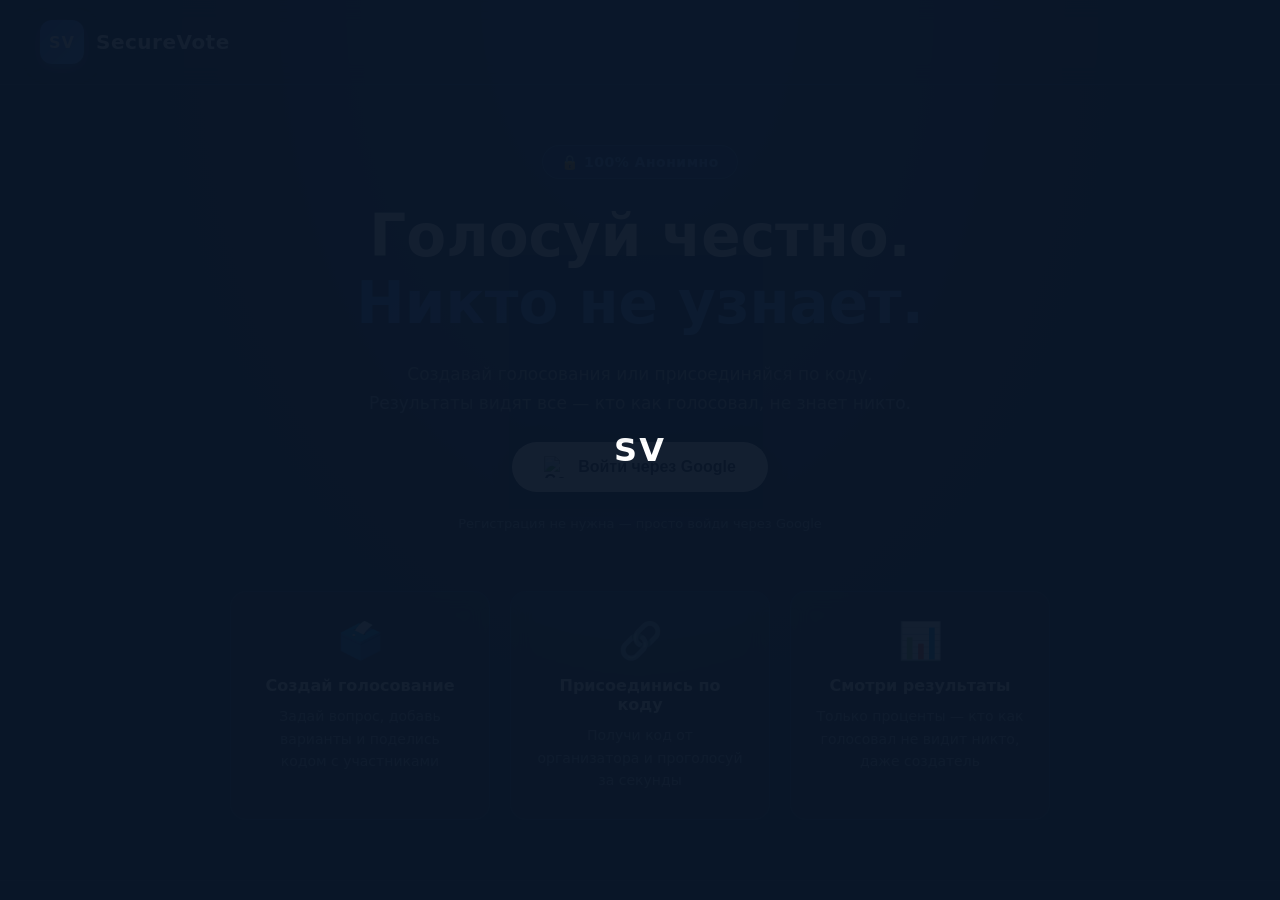
==== dashboard.html @ f1004c32 "fix: use dynamic API URL for Render" ====
<!DOCTYPE html>
<html lang="ru">
<head>
  <meta charset="UTF-8" />
  <meta name="viewport" content="width=device-width, initial-scale=1.0"/>
  <title>SV — Дашборд</title>
  <link rel="stylesheet" href="style.css" />
  <link rel="stylesheet" href="dashboard.css" />
  <style>
    #loader { position: fixed; inset: 0; background: #0a1628; display: flex; align-items: center; justify-content: center; z-index: 9999; }
    .loader-logo { color: white; font-size: 32px; font-weight: 900; letter-spacing: 2px; }
  </style>
</head>
<body>

  <div id="loader">
    <div class="loader-logo">SV</div>
  </div>

  <div class="page" id="mainContent" style="display:none">
    <header class="header">
      <div class="logo">
        <div class="logo-icon">SV</div>
        <span class="logo-text">SecureVote</span>
      </div>
      <div class="user-info">
        <img id="userPhoto" src="" alt="Фото" class="user-photo" style="display:none" />
        <span id="userName" class="user-name"></span>
        <button class="btn-logout" id="logoutBtn">Выйти</button>
      </div>
    </header>

    <main class="dashboard">
      <div class="dashboard-welcome">
        <h1>Привет, <span id="welcomeName" class="highlight"></span>! 👋</h1>
        <p>Что хочешь сделать?</p>
      </div>

      <div class="dashboard-cards">
        <div class="dash-card">
          <div class="dash-card-icon">🗳️</div>
          <h2>Создать голосование</h2>
          <p>Задай вопрос, добавь варианты ответов и пригласи участников по коду</p>
          <button class="btn-primary" onclick="showCreate()">Создать</button>
        </div>
        <div class="dash-card">
          <div class="dash-card-icon">🔗</div>
          <h2>Присоединиться</h2>
          <p>Введи код который тебе прислали и проголосуй анонимно</p>
          <button class="btn-secondary" onclick="showJoin()">Войти по коду</button>
        </div>
        <div class="dash-card">
          <div class="dash-card-icon">👁️</div>
          <h2>Наблюдатель</h2>
          <p>Следи за результатами голосования в реальном времени без права голоса</p>
          <button class="btn-secondary" onclick="showObserve()">Смотреть</button>
        </div>
      </div>

      <!-- ФОРМА СОЗДАНИЯ -->
      <div class="form-box" id="createForm" style="display:none">
        <h2>📝 Новое голосование</h2>
        <div class="form-group">
          <label>Вопрос</label>
          <input type="text" id="pollQuestion" placeholder="Например: Какой день для встречи?" maxlength="300" />
        </div>
        <div class="form-group">
          <label>Варианты ответов</label>
          <div id="optionsList"></div>
          <button class="btn-add" onclick="addOption()">+ Добавить вариант</button>
        </div>
        <div class="form-group">
          <label>Тип доступа</label>
          <select id="accessType" style="padding:12px; border-radius:10px; border:1px solid var(--card-border,#2a2a3a); background:rgba(255,255,255,0.05); color:inherit; width:100%;">
            <option value="open">🔓 Открытое — все у кого есть код</option>
            <option value="domain">📧 По домену email — только @компания.com</option>
          </select>
        </div>
        <div class="form-group" id="domainGroup" style="display:none">
          <label>Домен email</label>
          <input type="text" id="allowedDomain" placeholder="например: company.com" />
        </div>
        <div class="form-actions">
          <button class="btn-cancel" onclick="hideAll()">Отмена</button>
          <button class="btn-primary" id="createBtn" onclick="createPoll()">Создать голосование</button>
        </div>
      </div>

      <!-- ФОРМА ВХОДА ПО КОДУ -->
      <div class="form-box" id="joinForm" style="display:none">
        <h2>🔗 Войти по коду</h2>
        <div class="form-group">
          <label>Код голосования</label>
          <input type="text" id="joinCode" placeholder="Например: ABC123" maxlength="6"
            style="text-transform:uppercase; letter-spacing:4px; font-size:24px; text-align:center;" />
        </div>
        <div class="form-actions">
          <button class="btn-cancel" onclick="hideAll()">Отмена</button>
          <button class="btn-primary" onclick="joinPoll()">Войти</button>
        </div>
      </div>

      <!-- ФОРМА НАБЛЮДАТЕЛЯ -->
      <div class="form-box" id="observeForm" style="display:none">
        <h2>👁️ Режим наблюдателя</h2>
        <p style="color:var(--gray-muted);font-size:14px;margin-bottom:16px;">
          Ты сможешь видеть результаты в реальном времени, но не сможешь голосовать.
        </p>
        <div class="form-group">
          <label>Код голосования</label>
          <input type="text" id="observeCode" placeholder="Например: ABC123" maxlength="6"
            style="text-transform:uppercase; letter-spacing:4px; font-size:24px; text-align:center;" />
        </div>
        <div class="form-actions">
          <button class="btn-cancel" onclick="hideAll()">Отмена</button>
          <button class="btn-primary" onclick="observePoll()">Смотреть результаты</button>
        </div>
      </div>

      <!-- МОИ ГОЛОСОВАНИЯ -->
      <div class="my-polls">
        <h2>Мои голосования</h2>
        <div class="tabs">
          <button class="tab active" id="tabActive" onclick="switchTab('active')">🟢 Активные</button>
          <button class="tab" id="tabClosed" onclick="switchTab('closed')">🔒 Архив</button>
        </div>
        <div id="pollsList" class="polls-list">
          <p class="empty-text">Загружаем...</p>
        </div>
      </div>
    </main>
  </div>

  <script>
    const API = window.location.origin + '/api';
    let currentUser = null;
    let allPolls = [];
    let currentTab = 'active';

    async function init() {
      try {
        const res = await fetch(`${API}/auth/me`, { credentials: 'include' });
        if (!res.ok) { window.location.replace('/'); return; }
        currentUser = await res.json();

        document.getElementById('loader').style.display = 'none';
        document.getElementById('mainContent').style.display = 'block';

        document.getElementById('userName').textContent = currentUser.name || currentUser.email;
        document.getElementById('welcomeName').textContent = (currentUser.name || '').split(' ')[0] || 'друг';

        if (currentUser.avatar) {
          const photo = document.getElementById('userPhoto');
          photo.src = currentUser.avatar;
          photo.style.display = 'block';
        }

        addOptionInput(0);
        addOptionInput(1);
        loadPolls();
      } catch (e) {
        window.location.replace('/');
      }
    }

    document.getElementById('logoutBtn').addEventListener('click', async () => {
      await fetch(`${API}/auth/logout`, { credentials: 'include' });
      window.location.replace('/');
    });

    document.getElementById('accessType').addEventListener('change', function() {
      document.getElementById('domainGroup').style.display = this.value === 'domain' ? 'block' : 'none';
    });

    async function createPoll() {
      const question = document.getElementById('pollQuestion').value.trim();
      const inputs = document.querySelectorAll('.option-input');
      const options = Array.from(inputs).map(i => i.value.trim()).filter(v => v);

      if (!question) { alert('Введи вопрос!'); return; }
      if (options.length < 2) { alert('Добавь минимум 2 варианта!'); return; }
      if (options.length > 10) { alert('Максимум 10 вариантов!'); return; }

      const btn = document.getElementById('createBtn');
      btn.disabled = true;
      btn.textContent = 'Создаём...';

      try {
        const res = await fetch(`${API}/polls/create`, {
          method: 'POST',
          credentials: 'include',
          headers: { 'Content-Type': 'application/json' },
          body: JSON.stringify({
            question,
            options,
            access_type: document.getElementById('accessType').value,
            allowed_domain: document.getElementById('allowedDomain').value.trim() || null,
          }),
        });

        const data = await res.json();
        if (data.success) {
          alert(`✅ Голосование создано!\nКод: ${data.code}\nПоделись этим кодом с участниками!`);
          hideAll();
          loadPolls();
        } else {
          alert('❌ ' + (data.error || 'Ошибка'));
        }
      } catch (e) {
        alert('❌ Ошибка сети');
      } finally {
        btn.disabled = false;
        btn.textContent = 'Создать голосование';
      }
    }

    async function joinPoll() {
      const code = document.getElementById('joinCode').value.trim().toUpperCase();
      if (code.length !== 6) { alert('Введи 6-значный код!'); return; }
      try {
        const res = await fetch(`${API}/polls/join/${code}`, { credentials: 'include' });
        const data = await res.json();
        if (data.id) {
          window.location.href = `/vote.html?id=${data.id}`;
        } else {
          alert('❌ ' + (data.error || 'Голосование не найдено'));
        }
      } catch (e) { alert('❌ Ошибка сети'); }
    }

    async function observePoll() {
      const code = document.getElementById('observeCode').value.trim().toUpperCase();
      if (code.length !== 6) { alert('Введи 6-значный код!'); return; }
      try {
        const res = await fetch(`${API}/polls/join/${code}`, { credentials: 'include' });
        const data = await res.json();
        if (data.id) {
          window.location.href = `/vote.html?id=${data.id}&mode=observe`;
        } else {
          alert('❌ ' + (data.error || 'Голосование не найдено'));
        }
      } catch (e) { alert('❌ Ошибка сети'); }
    }

    async function loadPolls() {
      try {
        const res = await fetch(`${API}/polls/my`, { credentials: 'include' });
        allPolls = await res.json();
        renderPolls();
      } catch (e) {
        document.getElementById('pollsList').innerHTML = '<p class="empty-text">Ошибка загрузки</p>';
      }
    }

    function renderPolls() {
      const list = document.getElementById('pollsList');
      document.getElementById('tabActive').classList.toggle('active', currentTab === 'active');
      document.getElementById('tabClosed').classList.toggle('active', currentTab === 'closed');

      const filtered = allPolls.filter(p => currentTab === 'active' ? !p.closed : p.closed);

      if (filtered.length === 0) {
        list.innerHTML = `<p class="empty-text">${currentTab === 'active' ? 'Нет активных голосований' : 'Архив пуст'}</p>`;
        return;
      }

      list.innerHTML = '';
      filtered.forEach(poll => {
        const div = document.createElement('div');
        div.className = 'poll-item';
        div.innerHTML = `
          <div class="poll-item-info">
            <span class="poll-code">${poll.code}</span>
            <span class="poll-question">${escapeHtml(poll.question)}</span>
            <span class="poll-votes">${poll.total_votes} голосов</span>
            <span class="poll-status ${poll.closed ? 'closed' : 'active'}">${poll.closed ? 'Закрыто' : 'Активно'}</span>
          </div>
          <div class="poll-item-actions">
            <button class="btn-view" onclick="window.location.href='/vote.html?id=${poll.id}'">Смотреть</button>
            <button class="btn-csv" onclick="exportCSV(${poll.id})">📥 CSV</button>
            <button class="btn-delete" onclick="deletePoll(${poll.id}, '${escapeHtml(poll.question)}')">🗑️</button>
          </div>
        `;
        list.appendChild(div);
      });
    }

    async function deletePoll(pollId, question) {
      if (!confirm(`Удалить голосование?\n"${question}"\n\nЭто действие нельзя отменить!`)) return;
      try {
        const res = await fetch(`${API}/polls/${pollId}/delete`, { method: 'DELETE', credentials: 'include' });
        const data = await res.json();
        if (data.success) { allPolls = allPolls.filter(p => p.id !== pollId); renderPolls(); }
        else { alert('❌ ' + (data.error || 'Ошибка')); }
      } catch (e) { alert('❌ Ошибка сети'); }
    }

    function exportCSV(pollId) {
      const poll = allPolls.find(p => p.id === pollId);
      if (!poll) return;
      const total = poll.total_votes || 0;
      let csv = 'Вариант,Голоса,Процент\n';
      poll.options.forEach(opt => {
        const percent = total > 0 ? Math.round((opt.vote_count / total) * 100) : 0;
        csv += `"${opt.text.replace(/"/g, '""')}",${opt.vote_count},${percent}%\n`;
      });
      csv += `\nВсего голосов,${total}\nВопрос,"${poll.question.replace(/"/g, '""')}"\nКод,${poll.code}\n`;
      const blob = new Blob(['\uFEFF' + csv], { type: 'text/csv;charset=utf-8;' });
      const url = URL.createObjectURL(blob);
      const a = document.createElement('a');
      a.href = url; a.download = `sv_results_${poll.code}.csv`; a.click();
      URL.revokeObjectURL(url);
    }

    function switchTab(tab) { currentTab = tab; renderPolls(); }

    function addOptionInput(index) {
      const list = document.getElementById('optionsList');
      const input = document.createElement('input');
      input.type = 'text'; input.className = 'option-input';
      input.placeholder = `Вариант ${index + 1}`; input.maxLength = 200;
      list.appendChild(input);
    }

    function addOption() {
      const count = document.querySelectorAll('.option-input').length;
      if (count >= 10) { alert('Максимум 10 вариантов!'); return; }
      addOptionInput(count);
    }

    function showCreate() {
      document.getElementById('createForm').style.display = 'block';
      document.getElementById('joinForm').style.display = 'none';
      document.getElementById('observeForm').style.display = 'none';
      document.getElementById('createForm').scrollIntoView({ behavior: 'smooth' });
    }

    function showJoin() {
      document.getElementById('joinForm').style.display = 'block';
      document.getElementById('createForm').style.display = 'none';
      document.getElementById('observeForm').style.display = 'none';
      document.getElementById('joinForm').scrollIntoView({ behavior: 'smooth' });
    }

    function showObserve() {
      document.getElementById('observeForm').style.display = 'block';
      document.getElementById('createForm').style.display = 'none';
      document.getElementById('joinForm').style.display = 'none';
      document.getElementById('observeForm').scrollIntoView({ behavior: 'smooth' });
    }

    function hideAll() {
      document.getElementById('createForm').style.display = 'none';
      document.getElementById('joinForm').style.display = 'none';
      document.getElementById('observeForm').style.display = 'none';
    }

    function escapeHtml(str) {
      return String(str).replace(/&/g,'&amp;').replace(/</g,'&lt;').replace(/>/g,'&gt;').replace(/"/g,'&quot;');
    }

    init();
  </script>
</body>
</html>
---- style.css ----
/* === RESET & BASE === */
* {
  margin: 0;
  padding: 0;
  box-sizing: border-box;
}

:root {
  --blue-dark:    #0a1628;
  --blue-main:    #1a3a6e;
  --blue-bright:  #2562e6;
  --blue-light:   #3b82f6;
  --blue-glow:    #60a5fa;
  --white:        #ffffff;
  --gray-light:   #e2e8f0;
  --gray-muted:   #94a3b8;
  --card-bg:      rgba(255,255,255,0.05);
  --card-border:  rgba(96,165,250,0.2);
}

body {
  font-family: 'Segoe UI', system-ui, -apple-system, sans-serif;
  background: var(--blue-dark);
  color: var(--white);
  min-height: 100vh;
}

.page {
  min-height: 100vh;
  display: flex;
  flex-direction: column;
  background: radial-gradient(ellipse at top, #1a3a6e 0%, #0a1628 60%);
}

/* === HEADER === */
.header {
  padding: 20px 40px;
  display: flex;
  align-items: center;
  border-bottom: 1px solid var(--card-border);
  backdrop-filter: blur(10px);
}

.logo {
  display: flex;
  align-items: center;
  gap: 12px;
}

.logo-icon {
  width: 44px;
  height: 44px;
  background: linear-gradient(135deg, var(--blue-bright), var(--blue-glow));
  border-radius: 12px;
  display: flex;
  align-items: center;
  justify-content: center;
  font-weight: 900;
  font-size: 16px;
  letter-spacing: 1px;
  box-shadow: 0 4px 15px rgba(37,99,235,0.5);
}

.logo-text {
  font-size: 20px;
  font-weight: 700;
  color: var(--white);
  letter-spacing: 0.5px;
}

/* === HERO === */
.hero {
  flex: 1;
  display: flex;
  flex-direction: column;
  align-items: center;
  justify-content: center;
  padding: 60px 20px;
  gap: 60px;
}

.hero-content {
  text-align: center;
  max-width: 620px;
  display: flex;
  flex-direction: column;
  align-items: center;
  gap: 24px;
}

.badge {
  display: inline-flex;
  align-items: center;
  gap: 8px;
  background: rgba(37,99,235,0.2);
  border: 1px solid rgba(96,165,250,0.4);
  color: var(--blue-glow);
  padding: 8px 18px;
  border-radius: 50px;
  font-size: 14px;
  font-weight: 600;
  letter-spacing: 0.5px;
}

.hero-title {
  font-size: clamp(36px, 6vw, 58px);
  font-weight: 800;
  line-height: 1.15;
  color: var(--white);
}

.highlight {
  background: linear-gradient(135deg, var(--blue-light), var(--blue-glow));
  -webkit-background-clip: text;
  -webkit-text-fill-color: transparent;
  background-clip: text;
}

.hero-subtitle {
  font-size: 17px;
  color: var(--gray-muted);
  line-height: 1.7;
}

/* === GOOGLE BUTTON === */
.btn-google {
  display: flex;
  align-items: center;
  justify-content: center;
  gap: 12px;
  background: var(--white);
  color: #1e293b;
  border: none;
  padding: 14px 32px;
  border-radius: 50px;
  font-size: 16px;
  font-weight: 600;
  cursor: pointer;
  transition: all 0.2s ease;
  box-shadow: 0 4px 20px rgba(0,0,0,0.3);
  text-decoration: none;
}

.btn-google:hover {
  transform: translateY(-2px);
  box-shadow: 0 8px 30px rgba(37,99,235,0.4);
}

.btn-google:active {
  transform: translateY(0);
}

.google-icon {
  width: 22px;
  height: 22px;
}

.login-note {
  font-size: 13px;
  color: var(--gray-muted);
}

/* === FEATURE CARDS === */
.features {
  display: flex;
  gap: 20px;
  flex-wrap: wrap;
  justify-content: center;
  max-width: 900px;
}

.feature-card {
  background: var(--card-bg);
  border: 1px solid var(--card-border);
  border-radius: 16px;
  padding: 28px 24px;
  width: 260px;
  text-align: center;
  backdrop-filter: blur(10px);
  transition: all 0.3s ease;
}

.feature-card:hover {
  border-color: var(--blue-light);
  transform: translateY(-4px);
  box-shadow: 0 8px 30px rgba(37,99,235,0.2);
}

.feature-icon {
  font-size: 36px;
  margin-bottom: 14px;
}

.feature-card h3 {
  font-size: 16px;
  font-weight: 700;
  margin-bottom: 10px;
  color: var(--white);
}

.feature-card p {
  font-size: 14px;
  color: var(--gray-muted);
  line-height: 1.6;
}

/* === FOOTER === */
.footer {
  text-align: center;
  padding: 20px;
  color: var(--gray-muted);
  font-size: 13px;
  border-top: 1px solid var(--card-border);
}
---- dashboard.css ----
/* === HEADER USER INFO === */
.header {
  justify-content: space-between;
}

.user-info {
  display: flex;
  align-items: center;
  gap: 12px;
}

.user-photo {
  width: 36px;
  height: 36px;
  border-radius: 50%;
  border: 2px solid var(--blue-light);
}

.user-name {
  font-size: 14px;
  color: var(--gray-light);
}

.btn-logout {
  background: transparent;
  border: 1px solid var(--card-border);
  color: var(--gray-muted);
  padding: 6px 14px;
  border-radius: 20px;
  cursor: pointer;
  font-size: 13px;
  transition: all 0.2s;
}

.btn-logout:hover {
  border-color: var(--blue-light);
  color: var(--white);
}

/* === DASHBOARD === */
.dashboard {
  flex: 1;
  padding: 40px 20px;
  max-width: 900px;
  margin: 0 auto;
  width: 100%;
  display: flex;
  flex-direction: column;
  gap: 40px;
}

.dashboard-welcome {
  text-align: center;
}

.dashboard-welcome h1 {
  font-size: 32px;
  font-weight: 800;
  margin-bottom: 8px;
}

.dashboard-welcome p {
  color: var(--gray-muted);
  font-size: 16px;
}

/* === DASHBOARD CARDS === */
.dashboard-cards {
  display: flex;
  gap: 20px;
  justify-content: center;
  flex-wrap: wrap;
}

.dash-card {
  background: var(--card-bg);
  border: 1px solid var(--card-border);
  border-radius: 20px;
  padding: 36px 30px;
  width: 300px;
  text-align: center;
  display: flex;
  flex-direction: column;
  gap: 14px;
  backdrop-filter: blur(10px);
  transition: all 0.3s;
}

.dash-card:hover {
  border-color: var(--blue-light);
  transform: translateY(-4px);
  box-shadow: 0 8px 30px rgba(37,99,235,0.2);
}

.dash-card-icon {
  font-size: 48px;
}

.dash-card h2 {
  font-size: 20px;
  font-weight: 700;
}

.dash-card p {
  font-size: 14px;
  color: var(--gray-muted);
  line-height: 1.6;
}

/* === BUTTONS === */
.btn-primary {
  background: linear-gradient(135deg, var(--blue-bright), var(--blue-light));
  color: white;
  border: none;
  padding: 12px 24px;
  border-radius: 50px;
  font-size: 15px;
  font-weight: 600;
  cursor: pointer;
  transition: all 0.2s;
}

.btn-primary:hover {
  transform: translateY(-2px);
  box-shadow: 0 6px 20px rgba(37,99,235,0.4);
}

.btn-secondary {
  background: transparent;
  color: var(--blue-light);
  border: 2px solid var(--blue-light);
  padding: 12px 24px;
  border-radius: 50px;
  font-size: 15px;
  font-weight: 600;
  cursor: pointer;
  transition: all 0.2s;
}

.btn-secondary:hover {
  background: rgba(59,130,246,0.1);
  transform: translateY(-2px);
}

.btn-cancel {
  background: transparent;
  color: var(--gray-muted);
  border: 1px solid var(--card-border);
  padding: 12px 24px;
  border-radius: 50px;
  font-size: 15px;
  cursor: pointer;
  transition: all 0.2s;
}

.btn-cancel:hover {
  color: var(--white);
  border-color: var(--gray-muted);
}

.btn-add {
  background: transparent;
  color: var(--blue-glow);
  border: 1px dashed var(--blue-glow);
  padding: 10px 20px;
  border-radius: 10px;
  font-size: 14px;
  cursor: pointer;
  width: 100%;
  transition: all 0.2s;
  margin-top: 8px;
}

.btn-add:hover {
  background: rgba(96,165,250,0.1);
}

/* === FORMS === */
.form-box {
  background: var(--card-bg);
  border: 1px solid var(--card-border);
  border-radius: 20px;
  padding: 36px;
  backdrop-filter: blur(10px);
}

.form-box h2 {
  font-size: 22px;
  font-weight: 700;
  margin-bottom: 24px;
}

.form-group {
  display: flex;
  flex-direction: column;
  gap: 10px;
  margin-bottom: 20px;
}

.form-group label {
  font-size: 14px;
  color: var(--gray-muted);
  font-weight: 600;
  text-transform: uppercase;
  letter-spacing: 0.5px;
}

.form-group input,
.option-input {
  background: rgba(255,255,255,0.05);
  border: 1px solid var(--card-border);
  color: var(--white);
  padding: 12px 16px;
  border-radius: 10px;
  font-size: 15px;
  outline: none;
  transition: border-color 0.2s;
  width: 100%;
  margin-bottom: 8px;
}

.form-group input:focus,
.option-input:focus {
  border-color: var(--blue-light);
}

.form-group input::placeholder,
.option-input::placeholder {
  color: var(--gray-muted);
}

.form-actions {
  display: flex;
  gap: 12px;
  justify-content: flex-end;
  margin-top: 10px;
}

/* === MY POLLS === */
.my-polls h2 {
  font-size: 20px;
  font-weight: 700;
  margin-bottom: 16px;
}

.polls-list {
  display: flex;
  flex-direction: column;
  gap: 12px;
}

.empty-text {
  color: var(--gray-muted);
  text-align: center;
  padding: 30px;
}

.poll-item {
  background: var(--card-bg);
  border: 1px solid var(--card-border);
  border-radius: 14px;
  padding: 16px 20px;
  display: flex;
  align-items: center;
  justify-content: space-between;
  gap: 16px;
  transition: all 0.2s;
}

.poll-item:hover {
  border-color: var(--blue-light);
}

.poll-item-info {
  display: flex;
  align-items: center;
  gap: 16px;
  flex-wrap: wrap;
}

.poll-code {
  background: rgba(37,99,235,0.2);
  color: var(--blue-glow);
  padding: 4px 12px;
  border-radius: 20px;
  font-size: 13px;
  font-weight: 700;
  letter-spacing: 2px;
}

.poll-question {
  font-size: 15px;
  color: var(--white);
}

.poll-votes {
  font-size: 13px;
  color: var(--gray-muted);
}

.btn-view {
  background: transparent;
  border: 1px solid var(--blue-light);
  color: var(--blue-light);
  padding: 8px 18px;
  border-radius: 20px;
  font-size: 13px;
  cursor: pointer;
  white-space: nowrap;
  transition: all 0.2s;
}

.btn-view:hover {
  background: rgba(59,130,246,0.1);
}

/* === POLL STATUS === */
.poll-status {
  font-size: 12px;
  font-weight: 600;
  padding: 3px 10px;
  border-radius: 20px;
}

.status-open {
  background: rgba(34,197,94,0.15);
  color: #4ade80;
}

.status-closed {
  background: rgba(239,68,68,0.15);
  color: #f87171;
}

.poll-actions {
  display: flex;
  gap: 8px;
  align-items: center;
}

.btn-close-poll {
  background: transparent;
  border: 1px solid rgba(239,68,68,0.4);
  color: #f87171;
  padding: 7px 14px;
  border-radius: 20px;
  font-size: 13px;
  cursor: pointer;
  white-space: nowrap;
  transition: all 0.2s;
}

.btn-close-poll:hover {
  background: rgba(239,68,68,0.1);
}

.btn-delete {
  background: transparent;
  border: 1px solid var(--card-border);
  color: var(--gray-muted);
  padding: 7px 10px;
  border-radius: 20px;
  font-size: 14px;
  cursor: pointer;
  transition: all 0.2s;
}

.btn-delete:hover {
  border-color: #f87171;
  color: #f87171;
}

/* === ВКЛАДКИ === */
.tabs {
  display: flex;
  gap: 8px;
  margin-bottom: 16px;
}

.tab {
  background: transparent;
  border: 1px solid var(--card-border);
  color: var(--gray-muted);
  padding: 8px 20px;
  border-radius: 20px;
  font-size: 14px;
  cursor: pointer;
  transition: all 0.2s;
}

.tab.active {
  background: rgba(37,99,235,0.2);
  border-color: var(--blue-light);
  color: var(--white);
}

/* === СТАТУС ГОЛОСОВАНИЯ === */
.poll-status {
  font-size: 12px;
  padding: 3px 10px;
  border-radius: 20px;
  font-weight: 600;
}

.poll-status.active {
  background: rgba(34,197,94,0.15);
  color: #4ade80;
}

.poll-status.closed {
  background: rgba(239,68,68,0.15);
  color: #f87171;
}

/* === КНОПКИ В СПИСКЕ === */
.poll-item-actions {
  display: flex;
  gap: 8px;
  align-items: center;
}

.btn-csv {
  background: transparent;
  border: 1px solid var(--blue-glow);
  color: var(--blue-glow);
  padding: 8px 14px;
  border-radius: 20px;
  font-size: 13px;
  cursor: pointer;
  white-space: nowrap;
  transition: all 0.2s;
}

.btn-csv:hover {
  background: rgba(96,165,250,0.1);
}

/* === КНОПКА УДАЛЕНИЯ === */
.btn-delete {
  background: transparent;
  border: 1px solid rgba(239,68,68,0.4);
  color: #f87171;
  padding: 8px 12px;
  border-radius: 20px;
  font-size: 13px;
  cursor: pointer;
  transition: all 0.2s;
}

.btn-delete:hover {
  background: rgba(239,68,68,0.1);
}
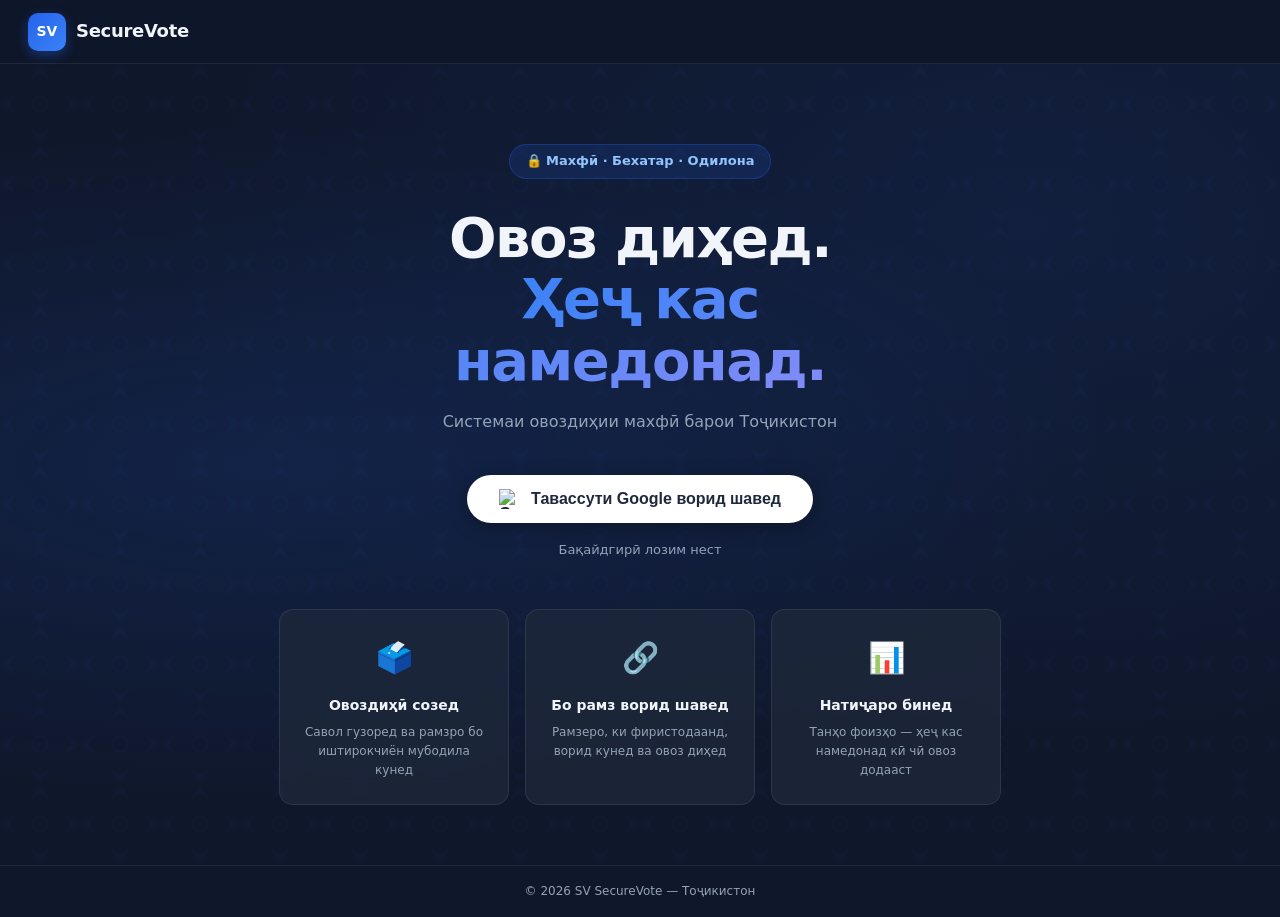
==== commit 40b9450d: "redesign: dark theme + Tajik language" ====
--- a/dashboard.html
+++ b/dashboard.html
@@ -1,133 +1,170 @@
 <!DOCTYPE html>
-<html lang="ru">
+<html lang="tg">
 <head>
   <meta charset="UTF-8" />
   <meta name="viewport" content="width=device-width, initial-scale=1.0"/>
   <title>SV — Дашборд</title>
   <link rel="stylesheet" href="style.css" />
-  <link rel="stylesheet" href="dashboard.css" />
   <style>
-    #loader { position: fixed; inset: 0; background: #0a1628; display: flex; align-items: center; justify-content: center; z-index: 9999; }
-    .loader-logo { color: white; font-size: 32px; font-weight: 900; letter-spacing: 2px; }
+    #loader {
+      position: fixed; inset: 0;
+      background: #0f172a;
+      display: flex; align-items: center; justify-content: center;
+      z-index: 9999;
+    }
+    .loader-inner { display: flex; flex-direction: column; align-items: center; gap: 16px; }
+    .loader-logo {
+      width: 64px; height: 64px;
+      background: linear-gradient(135deg, #2563eb, #3b82f6);
+      border-radius: 16px;
+      display: flex; align-items: center; justify-content: center;
+      font-size: 22px; font-weight: 900; color: white;
+      box-shadow: 0 8px 24px rgba(37,99,235,0.5);
+      animation: pulse-logo 1.5s ease-in-out infinite;
+    }
+    @keyframes pulse-logo {
+      0%, 100% { transform: scale(1); }
+      50% { transform: scale(1.05); }
+    }
+    .loader-text { color: #94a3b8; font-size: 14px; }
+
+    select {
+      background: var(--bg);
+      border: 1.5px solid var(--border);
+      color: var(--text);
+      padding: 11px 14px;
+      border-radius: var(--radius-sm);
+      font-size: 14px;
+      outline: none;
+      width: 100%;
+      cursor: pointer;
+    }
+    select:focus { border-color: var(--primary); }
+    select option { background: #1e293b; }
   </style>
 </head>
 <body>
 
   <div id="loader">
-    <div class="loader-logo">SV</div>
+    <div class="loader-inner">
+      <div class="loader-logo">SV</div>
+      <div class="loader-text">Бор мешавад...</div>
+    </div>
   </div>
 
   <div class="page" id="mainContent" style="display:none">
+
     <header class="header">
       <div class="logo">
         <div class="logo-icon">SV</div>
         <span class="logo-text">SecureVote</span>
       </div>
       <div class="user-info">
-        <img id="userPhoto" src="" alt="Фото" class="user-photo" style="display:none" />
+        <img id="userPhoto" src="" alt="" class="user-photo" style="display:none" />
         <span id="userName" class="user-name"></span>
-        <button class="btn-logout" id="logoutBtn">Выйти</button>
+        <button class="btn-logout" id="logoutBtn">Баромадан</button>
       </div>
     </header>
 
     <main class="dashboard">
+
       <div class="dashboard-welcome">
-        <h1>Привет, <span id="welcomeName" class="highlight"></span>! 👋</h1>
-        <p>Что хочешь сделать?</p>
-      </div>
-
+        <h1>Салом, <span id="welcomeName" style="color:#3b82f6"></span>! 👋</h1>
+        <p>Чӣ мехоҳед кунед?</p>
+      </div>
+
+      <!-- КАРТОЧКИ -->
       <div class="dashboard-cards">
         <div class="dash-card">
           <div class="dash-card-icon">🗳️</div>
-          <h2>Создать голосование</h2>
-          <p>Задай вопрос, добавь варианты ответов и пригласи участников по коду</p>
-          <button class="btn-primary" onclick="showCreate()">Создать</button>
+          <h2>Овоздиҳӣ созед</h2>
+          <p>Савол гузоред, вариантҳо илова кунед ва рамзро мубодила кунед</p>
+          <button class="btn-primary" onclick="showCreate()">Сохтан</button>
         </div>
         <div class="dash-card">
           <div class="dash-card-icon">🔗</div>
-          <h2>Присоединиться</h2>
-          <p>Введи код который тебе прислали и проголосуй анонимно</p>
-          <button class="btn-secondary" onclick="showJoin()">Войти по коду</button>
+          <h2>Бо рамз ворид шавед</h2>
+          <p>Рамзеро, ки фиристодаанд, ворид кунед ва овоз диҳед</p>
+          <button class="btn-secondary" onclick="showJoin()">Ворид шудан</button>
         </div>
         <div class="dash-card">
           <div class="dash-card-icon">👁️</div>
-          <h2>Наблюдатель</h2>
-          <p>Следи за результатами голосования в реальном времени без права голоса</p>
-          <button class="btn-secondary" onclick="showObserve()">Смотреть</button>
+          <h2>Нозир</h2>
+          <p>Натиҷаро дар вақти воқеӣ бубинед бе ҳуқуқи овоздиҳӣ</p>
+          <button class="btn-secondary" onclick="showObserve()">Тамошо кардан</button>
         </div>
       </div>
 
       <!-- ФОРМА СОЗДАНИЯ -->
       <div class="form-box" id="createForm" style="display:none">
-        <h2>📝 Новое голосование</h2>
-        <div class="form-group">
-          <label>Вопрос</label>
-          <input type="text" id="pollQuestion" placeholder="Например: Какой день для встречи?" maxlength="300" />
-        </div>
-        <div class="form-group">
-          <label>Варианты ответов</label>
+        <h2>📝 Овоздиҳии нав</h2>
+        <div class="form-group">
+          <label>Савол</label>
+          <input type="text" id="pollQuestion" placeholder="Масалан: Рӯзи вохӯрӣ кадом аст?" maxlength="300" />
+        </div>
+        <div class="form-group">
+          <label>Вариантҳо</label>
           <div id="optionsList"></div>
-          <button class="btn-add" onclick="addOption()">+ Добавить вариант</button>
-        </div>
-        <div class="form-group">
-          <label>Тип доступа</label>
-          <select id="accessType" style="padding:12px; border-radius:10px; border:1px solid var(--card-border,#2a2a3a); background:rgba(255,255,255,0.05); color:inherit; width:100%;">
-            <option value="open">🔓 Открытое — все у кого есть код</option>
-            <option value="domain">📧 По домену email — только @компания.com</option>
+          <button class="btn-add" onclick="addOption()">+ Вариант илова кунед</button>
+        </div>
+        <div class="form-group">
+          <label>Намуди дастрасӣ</label>
+          <select id="accessType">
+            <option value="open">🔓 Кушода — ҳама бо рамз</option>
+            <option value="domain">📧 Бо домени email</option>
           </select>
         </div>
         <div class="form-group" id="domainGroup" style="display:none">
-          <label>Домен email</label>
-          <input type="text" id="allowedDomain" placeholder="например: company.com" />
+          <label>Домени email</label>
+          <input type="text" id="allowedDomain" placeholder="масалан: company.com" />
         </div>
         <div class="form-actions">
-          <button class="btn-cancel" onclick="hideAll()">Отмена</button>
-          <button class="btn-primary" id="createBtn" onclick="createPoll()">Создать голосование</button>
-        </div>
-      </div>
-
-      <!-- ФОРМА ВХОДА ПО КОДУ -->
+          <button class="btn-cancel" onclick="hideAll()">Бекор кардан</button>
+          <button class="btn-primary" id="createBtn" onclick="createPoll()" style="width:auto; padding:11px 24px;">Сохтан</button>
+        </div>
+      </div>
+
+      <!-- ФОРМА КОДА -->
       <div class="form-box" id="joinForm" style="display:none">
-        <h2>🔗 Войти по коду</h2>
-        <div class="form-group">
-          <label>Код голосования</label>
-          <input type="text" id="joinCode" placeholder="Например: ABC123" maxlength="6"
-            style="text-transform:uppercase; letter-spacing:4px; font-size:24px; text-align:center;" />
+        <h2>🔗 Бо рамз ворид шавед</h2>
+        <div class="form-group">
+          <label>Рамзи овоздиҳӣ</label>
+          <input type="text" id="joinCode" placeholder="ABC123" maxlength="6"
+            style="text-transform:uppercase; letter-spacing:6px; font-size:26px; text-align:center; font-weight:800;" />
         </div>
         <div class="form-actions">
-          <button class="btn-cancel" onclick="hideAll()">Отмена</button>
-          <button class="btn-primary" onclick="joinPoll()">Войти</button>
+          <button class="btn-cancel" onclick="hideAll()">Бекор кардан</button>
+          <button class="btn-primary" onclick="joinPoll()" style="width:auto; padding:11px 24px;">Ворид шудан</button>
         </div>
       </div>
 
       <!-- ФОРМА НАБЛЮДАТЕЛЯ -->
       <div class="form-box" id="observeForm" style="display:none">
-        <h2>👁️ Режим наблюдателя</h2>
-        <p style="color:var(--gray-muted);font-size:14px;margin-bottom:16px;">
-          Ты сможешь видеть результаты в реальном времени, но не сможешь голосовать.
-        </p>
-        <div class="form-group">
-          <label>Код голосования</label>
-          <input type="text" id="observeCode" placeholder="Например: ABC123" maxlength="6"
-            style="text-transform:uppercase; letter-spacing:4px; font-size:24px; text-align:center;" />
+        <h2>👁️ Нозир</h2>
+        <p style="color:var(--text2); font-size:13px; margin-bottom:16px;">Натиҷаро мебинед, аммо овоз дода наметавонед.</p>
+        <div class="form-group">
+          <label>Рамзи овоздиҳӣ</label>
+          <input type="text" id="observeCode" placeholder="ABC123" maxlength="6"
+            style="text-transform:uppercase; letter-spacing:6px; font-size:26px; text-align:center; font-weight:800;" />
         </div>
         <div class="form-actions">
-          <button class="btn-cancel" onclick="hideAll()">Отмена</button>
-          <button class="btn-primary" onclick="observePoll()">Смотреть результаты</button>
+          <button class="btn-cancel" onclick="hideAll()">Бекор кардан</button>
+          <button class="btn-primary" onclick="observePoll()" style="width:auto; padding:11px 24px;">Тамошо кардан</button>
         </div>
       </div>
 
       <!-- МОИ ГОЛОСОВАНИЯ -->
       <div class="my-polls">
-        <h2>Мои голосования</h2>
+        <h2>Овоздиҳиҳои ман</h2>
         <div class="tabs">
-          <button class="tab active" id="tabActive" onclick="switchTab('active')">🟢 Активные</button>
-          <button class="tab" id="tabClosed" onclick="switchTab('closed')">🔒 Архив</button>
+          <button class="tab active" id="tabActive" onclick="switchTab('active')">🟢 Фаъол</button>
+          <button class="tab" id="tabClosed" onclick="switchTab('closed')">🔒 Бойгонӣ</button>
         </div>
         <div id="pollsList" class="polls-list">
-          <p class="empty-text">Загружаем...</p>
-        </div>
-      </div>
+          <p class="empty-text">Бор мешавад...</p>
+        </div>
+      </div>
+
     </main>
   </div>
 
@@ -146,8 +183,9 @@
         document.getElementById('loader').style.display = 'none';
         document.getElementById('mainContent').style.display = 'block';
 
+        const firstName = (currentUser.name || '').split(' ')[0] || 'Дӯст';
         document.getElementById('userName').textContent = currentUser.name || currentUser.email;
-        document.getElementById('welcomeName').textContent = (currentUser.name || '').split(' ')[0] || 'друг';
+        document.getElementById('welcomeName').textContent = firstName;
 
         if (currentUser.avatar) {
           const photo = document.getElementById('userPhoto');
@@ -158,9 +196,7 @@
         addOptionInput(0);
         addOptionInput(1);
         loadPolls();
-      } catch (e) {
-        window.location.replace('/');
-      }
+      } catch (e) { window.location.replace('/'); }
     }
 
     document.getElementById('logoutBtn').addEventListener('click', async () => {
@@ -177,13 +213,13 @@
       const inputs = document.querySelectorAll('.option-input');
       const options = Array.from(inputs).map(i => i.value.trim()).filter(v => v);
 
-      if (!question) { alert('Введи вопрос!'); return; }
-      if (options.length < 2) { alert('Добавь минимум 2 варианта!'); return; }
-      if (options.length > 10) { alert('Максимум 10 вариантов!'); return; }
+      if (!question) { alert('Саволро ворид кунед!'); return; }
+      if (options.length < 2) { alert('Ҳадди ақал 2 вариант илова кунед!'); return; }
+      if (options.length > 10) { alert('Ҳадди аксар 10 вариант!'); return; }
 
       const btn = document.getElementById('createBtn');
       btn.disabled = true;
-      btn.textContent = 'Создаём...';
+      btn.textContent = 'Сохта истодем...';
 
       try {
         const res = await fetch(`${API}/polls/create`, {
@@ -191,8 +227,7 @@
           credentials: 'include',
           headers: { 'Content-Type': 'application/json' },
           body: JSON.stringify({
-            question,
-            options,
+            question, options,
             access_type: document.getElementById('accessType').value,
             allowed_domain: document.getElementById('allowedDomain').value.trim() || null,
           }),
@@ -200,46 +235,40 @@
 
         const data = await res.json();
         if (data.success) {
-          alert(`✅ Голосование создано!\nКод: ${data.code}\nПоделись этим кодом с участниками!`);
+          alert(`✅ Овоздиҳӣ сохта шуд!\nРамз: ${data.code}\nРамзро бо иштирокчиён мубодила кунед!`);
           hideAll();
           loadPolls();
         } else {
-          alert('❌ ' + (data.error || 'Ошибка'));
+          alert('❌ ' + (data.error || 'Хато'));
         }
       } catch (e) {
-        alert('❌ Ошибка сети');
+        alert('❌ Хатои шабака');
       } finally {
         btn.disabled = false;
-        btn.textContent = 'Создать голосование';
+        btn.textContent = 'Сохтан';
       }
     }
 
     async function joinPoll() {
       const code = document.getElementById('joinCode').value.trim().toUpperCase();
-      if (code.length !== 6) { alert('Введи 6-значный код!'); return; }
+      if (code.length !== 6) { alert('Рамзи 6 аломатӣ ворид кунед!'); return; }
       try {
         const res = await fetch(`${API}/polls/join/${code}`, { credentials: 'include' });
         const data = await res.json();
-        if (data.id) {
-          window.location.href = `/vote.html?id=${data.id}`;
-        } else {
-          alert('❌ ' + (data.error || 'Голосование не найдено'));
-        }
-      } catch (e) { alert('❌ Ошибка сети'); }
+        if (data.id) { window.location.href = `/vote.html?id=${data.id}`; }
+        else { alert('❌ ' + (data.error || 'Овоздиҳӣ ёфт нашуд')); }
+      } catch (e) { alert('❌ Хатои шабака'); }
     }
 
     async function observePoll() {
       const code = document.getElementById('observeCode').value.trim().toUpperCase();
-      if (code.length !== 6) { alert('Введи 6-значный код!'); return; }
+      if (code.length !== 6) { alert('Рамзи 6 аломатӣ ворид кунед!'); return; }
       try {
         const res = await fetch(`${API}/polls/join/${code}`, { credentials: 'include' });
         const data = await res.json();
-        if (data.id) {
-          window.location.href = `/vote.html?id=${data.id}&mode=observe`;
-        } else {
-          alert('❌ ' + (data.error || 'Голосование не найдено'));
-        }
-      } catch (e) { alert('❌ Ошибка сети'); }
+        if (data.id) { window.location.href = `/vote.html?id=${data.id}&mode=observe`; }
+        else { alert('❌ ' + (data.error || 'Овоздиҳӣ ёфт нашуд')); }
+      } catch (e) { alert('❌ Хатои шабака'); }
     }
 
     async function loadPolls() {
@@ -248,7 +277,7 @@
         allPolls = await res.json();
         renderPolls();
       } catch (e) {
-        document.getElementById('pollsList').innerHTML = '<p class="empty-text">Ошибка загрузки</p>';
+        document.getElementById('pollsList').innerHTML = '<p class="empty-text">Хатои бор кардан</p>';
       }
     }
 
@@ -260,7 +289,7 @@
       const filtered = allPolls.filter(p => currentTab === 'active' ? !p.closed : p.closed);
 
       if (filtered.length === 0) {
-        list.innerHTML = `<p class="empty-text">${currentTab === 'active' ? 'Нет активных голосований' : 'Архив пуст'}</p>`;
+        list.innerHTML = `<p class="empty-text">${currentTab === 'active' ? 'Овоздиҳии фаъол нест' : 'Бойгонӣ холӣ аст'}</p>`;
         return;
       }
 
@@ -272,12 +301,12 @@
           <div class="poll-item-info">
             <span class="poll-code">${poll.code}</span>
             <span class="poll-question">${escapeHtml(poll.question)}</span>
-            <span class="poll-votes">${poll.total_votes} голосов</span>
-            <span class="poll-status ${poll.closed ? 'closed' : 'active'}">${poll.closed ? 'Закрыто' : 'Активно'}</span>
+            <span class="poll-votes">${poll.total_votes} овоз</span>
+            <span class="poll-status ${poll.closed ? 'closed' : 'active'}">${poll.closed ? 'Пӯшида' : 'Фаъол'}</span>
           </div>
           <div class="poll-item-actions">
-            <button class="btn-view" onclick="window.location.href='/vote.html?id=${poll.id}'">Смотреть</button>
-            <button class="btn-csv" onclick="exportCSV(${poll.id})">📥 CSV</button>
+            <button class="btn-view" onclick="window.location.href='/vote.html?id=${poll.id}'">Дидан</button>
+            <button class="btn-csv" onclick="exportCSV(${poll.id})">📥</button>
             <button class="btn-delete" onclick="deletePoll(${poll.id}, '${escapeHtml(poll.question)}')">🗑️</button>
           </div>
         `;
@@ -286,29 +315,29 @@
     }
 
     async function deletePoll(pollId, question) {
-      if (!confirm(`Удалить голосование?\n"${question}"\n\nЭто действие нельзя отменить!`)) return;
+      if (!confirm(`Овоздиҳиро нест кунем?\n"${question}"`)) return;
       try {
         const res = await fetch(`${API}/polls/${pollId}/delete`, { method: 'DELETE', credentials: 'include' });
         const data = await res.json();
         if (data.success) { allPolls = allPolls.filter(p => p.id !== pollId); renderPolls(); }
-        else { alert('❌ ' + (data.error || 'Ошибка')); }
-      } catch (e) { alert('❌ Ошибка сети'); }
+        else { alert('❌ ' + (data.error || 'Хато')); }
+      } catch (e) { alert('❌ Хатои шабака'); }
     }
 
     function exportCSV(pollId) {
       const poll = allPolls.find(p => p.id === pollId);
       if (!poll) return;
       const total = poll.total_votes || 0;
-      let csv = 'Вариант,Голоса,Процент\n';
+      let csv = 'Вариант,Овозҳо,Фоиз\n';
       poll.options.forEach(opt => {
         const percent = total > 0 ? Math.round((opt.vote_count / total) * 100) : 0;
         csv += `"${opt.text.replace(/"/g, '""')}",${opt.vote_count},${percent}%\n`;
       });
-      csv += `\nВсего голосов,${total}\nВопрос,"${poll.question.replace(/"/g, '""')}"\nКод,${poll.code}\n`;
+      csv += `\nҲамагӣ,${total}\n`;
       const blob = new Blob(['\uFEFF' + csv], { type: 'text/csv;charset=utf-8;' });
       const url = URL.createObjectURL(blob);
       const a = document.createElement('a');
-      a.href = url; a.download = `sv_results_${poll.code}.csv`; a.click();
+      a.href = url; a.download = `sv_${poll.code}.csv`; a.click();
       URL.revokeObjectURL(url);
     }
 
@@ -324,7 +353,7 @@
 
     function addOption() {
       const count = document.querySelectorAll('.option-input').length;
-      if (count >= 10) { alert('Максимум 10 вариантов!'); return; }
+      if (count >= 10) { alert('Ҳадди аксар 10 вариант!'); return; }
       addOptionInput(count);
     }
 
--- a/style.css
+++ b/style.css
@@ -1,71 +1,80 @@
-/* === RESET & BASE === */
-* {
-  margin: 0;
-  padding: 0;
-  box-sizing: border-box;
-}
+/* === RESET === */
+* { margin: 0; padding: 0; box-sizing: border-box; }
 
 :root {
-  --blue-dark:    #0a1628;
-  --blue-main:    #1a3a6e;
-  --blue-bright:  #2562e6;
-  --blue-light:   #3b82f6;
-  --blue-glow:    #60a5fa;
-  --white:        #ffffff;
-  --gray-light:   #e2e8f0;
-  --gray-muted:   #94a3b8;
-  --card-bg:      rgba(255,255,255,0.05);
-  --card-border:  rgba(96,165,250,0.2);
+  --primary: #2563eb;
+  --primary-dark: #1d4ed8;
+  --primary-light: #3b82f6;
+  --accent: #f59e0b;
+  --bg: #0f172a;
+  --bg2: #1e293b;
+  --bg3: #334155;
+  --text: #f1f5f9;
+  --text2: #94a3b8;
+  --border: rgba(255,255,255,0.08);
+  --card: rgba(30,41,59,0.8);
+  --white: #ffffff;
+  --success: #10b981;
+  --danger: #ef4444;
+  --radius: 14px;
+  --radius-sm: 8px;
 }
 
 body {
   font-family: 'Segoe UI', system-ui, -apple-system, sans-serif;
-  background: var(--blue-dark);
-  color: var(--white);
+  background: var(--bg);
+  color: var(--text);
   min-height: 100vh;
+  line-height: 1.6;
 }
 
 .page {
   min-height: 100vh;
   display: flex;
   flex-direction: column;
-  background: radial-gradient(ellipse at top, #1a3a6e 0%, #0a1628 60%);
 }
 
 /* === HEADER === */
 .header {
-  padding: 20px 40px;
-  display: flex;
-  align-items: center;
-  border-bottom: 1px solid var(--card-border);
-  backdrop-filter: blur(10px);
+  background: rgba(15,23,42,0.95);
+  border-bottom: 1px solid var(--border);
+  padding: 0 28px;
+  height: 64px;
+  display: flex;
+  align-items: center;
+  justify-content: space-between;
+  position: sticky;
+  top: 0;
+  z-index: 100;
+  backdrop-filter: blur(12px);
 }
 
 .logo {
   display: flex;
   align-items: center;
-  gap: 12px;
+  gap: 10px;
+  cursor: pointer;
 }
 
 .logo-icon {
-  width: 44px;
-  height: 44px;
-  background: linear-gradient(135deg, var(--blue-bright), var(--blue-glow));
-  border-radius: 12px;
+  width: 38px;
+  height: 38px;
+  background: linear-gradient(135deg, var(--primary), var(--primary-light));
+  border-radius: 10px;
   display: flex;
   align-items: center;
   justify-content: center;
   font-weight: 900;
-  font-size: 16px;
-  letter-spacing: 1px;
-  box-shadow: 0 4px 15px rgba(37,99,235,0.5);
+  font-size: 14px;
+  color: white;
+  box-shadow: 0 4px 12px rgba(37,99,235,0.4);
 }
 
 .logo-text {
-  font-size: 20px;
-  font-weight: 700;
-  color: var(--white);
-  letter-spacing: 0.5px;
+  font-size: 18px;
+  font-weight: 700;
+  color: var(--text);
+  letter-spacing: -0.3px;
 }
 
 /* === HERO === */
@@ -75,140 +84,508 @@
   flex-direction: column;
   align-items: center;
   justify-content: center;
-  padding: 60px 20px;
-  gap: 60px;
+  padding: 80px 24px 60px;
+  background: var(--bg);
+  position: relative;
+  overflow: hidden;
+}
+
+/* Таджикский орнамент */
+.hero::before {
+  content: '';
+  position: absolute;
+  inset: 0;
+  background-image: radial-gradient(ellipse at 20% 50%, rgba(37,99,235,0.15) 0%, transparent 60%),
+                    radial-gradient(ellipse at 80% 20%, rgba(37,99,235,0.1) 0%, transparent 60%);
+}
+
+.hero::after {
+  content: '';
+  position: absolute;
+  inset: 0;
+  background-image: url("data:image/svg+xml,%3Csvg width='80' height='80' viewBox='0 0 80 80' xmlns='http://www.w3.org/2000/svg'%3E%3Cg fill='none'%3E%3Cpath d='M40 0 L50 15 L40 10 L30 15 Z' fill='rgba(37,99,235,0.06)'/%3E%3Cpath d='M40 80 L50 65 L40 70 L30 65 Z' fill='rgba(37,99,235,0.06)'/%3E%3Cpath d='M0 40 L15 30 L10 40 L15 50 Z' fill='rgba(37,99,235,0.06)'/%3E%3Cpath d='M80 40 L65 30 L70 40 L65 50 Z' fill='rgba(37,99,235,0.06)'/%3E%3Ccircle cx='40' cy='40' r='8' stroke='rgba(37,99,235,0.08)' fill='none'/%3E%3C/g%3E%3C/svg%3E");
+  opacity: 0.5;
 }
 
 .hero-content {
   text-align: center;
-  max-width: 620px;
-  display: flex;
-  flex-direction: column;
-  align-items: center;
-  gap: 24px;
+  max-width: 520px;
+  position: relative;
+  z-index: 1;
 }
 
 .badge {
   display: inline-flex;
   align-items: center;
-  gap: 8px;
-  background: rgba(37,99,235,0.2);
-  border: 1px solid rgba(96,165,250,0.4);
-  color: var(--blue-glow);
-  padding: 8px 18px;
+  gap: 6px;
+  background: rgba(37,99,235,0.15);
+  border: 1px solid rgba(37,99,235,0.3);
+  color: #93c5fd;
+  padding: 6px 16px;
   border-radius: 50px;
-  font-size: 14px;
+  font-size: 13px;
   font-weight: 600;
-  letter-spacing: 0.5px;
+  margin-bottom: 28px;
 }
 
 .hero-title {
-  font-size: clamp(36px, 6vw, 58px);
-  font-weight: 800;
-  line-height: 1.15;
-  color: var(--white);
+  font-size: clamp(36px, 5vw, 56px);
+  font-weight: 900;
+  color: var(--text);
+  line-height: 1.1;
+  letter-spacing: -1.5px;
+  margin-bottom: 16px;
 }
 
 .highlight {
-  background: linear-gradient(135deg, var(--blue-light), var(--blue-glow));
+  background: linear-gradient(135deg, var(--primary-light), #818cf8);
   -webkit-background-clip: text;
   -webkit-text-fill-color: transparent;
   background-clip: text;
 }
 
 .hero-subtitle {
-  font-size: 17px;
-  color: var(--gray-muted);
+  font-size: 16px;
+  color: var(--text2);
   line-height: 1.7;
+  margin-bottom: 40px;
 }
 
 /* === GOOGLE BUTTON === */
 .btn-google {
-  display: flex;
-  align-items: center;
-  justify-content: center;
+  display: inline-flex;
+  align-items: center;
   gap: 12px;
-  background: var(--white);
+  background: white;
   color: #1e293b;
   border: none;
   padding: 14px 32px;
   border-radius: 50px;
   font-size: 16px;
-  font-weight: 600;
-  cursor: pointer;
-  transition: all 0.2s ease;
+  font-weight: 700;
+  cursor: pointer;
+  transition: all 0.25s;
   box-shadow: 0 4px 20px rgba(0,0,0,0.3);
-  text-decoration: none;
 }
 
 .btn-google:hover {
   transform: translateY(-2px);
-  box-shadow: 0 8px 30px rgba(37,99,235,0.4);
-}
-
-.btn-google:active {
-  transform: translateY(0);
-}
-
-.google-icon {
-  width: 22px;
-  height: 22px;
-}
+  box-shadow: 0 8px 28px rgba(0,0,0,0.4);
+}
+
+.btn-google:disabled { opacity: 0.6; cursor: not-allowed; transform: none; }
+.google-icon { width: 20px; height: 20px; }
 
 .login-note {
+  margin-top: 14px;
   font-size: 13px;
-  color: var(--gray-muted);
-}
-
-/* === FEATURE CARDS === */
+  color: var(--text2);
+}
+
+/* === FEATURES === */
 .features {
   display: flex;
-  gap: 20px;
+  gap: 16px;
   flex-wrap: wrap;
   justify-content: center;
-  max-width: 900px;
+  max-width: 820px;
+  padding: 48px 24px 0;
+  position: relative;
+  z-index: 1;
 }
 
 .feature-card {
-  background: var(--card-bg);
-  border: 1px solid var(--card-border);
-  border-radius: 16px;
-  padding: 28px 24px;
-  width: 260px;
+  background: var(--card);
+  border: 1px solid var(--border);
+  border-radius: var(--radius);
+  padding: 24px 20px;
+  width: 230px;
   text-align: center;
-  backdrop-filter: blur(10px);
-  transition: all 0.3s ease;
+  backdrop-filter: blur(12px);
+  transition: all 0.25s;
 }
 
 .feature-card:hover {
-  border-color: var(--blue-light);
+  border-color: rgba(37,99,235,0.4);
   transform: translateY(-4px);
-  box-shadow: 0 8px 30px rgba(37,99,235,0.2);
-}
-
-.feature-icon {
-  font-size: 36px;
-  margin-bottom: 14px;
-}
+  box-shadow: 0 8px 24px rgba(37,99,235,0.15);
+}
+
+.feature-icon { font-size: 30px; margin-bottom: 12px; }
 
 .feature-card h3 {
-  font-size: 16px;
-  font-weight: 700;
-  margin-bottom: 10px;
-  color: var(--white);
+  font-size: 14px;
+  font-weight: 700;
+  color: var(--text);
+  margin-bottom: 6px;
 }
 
 .feature-card p {
-  font-size: 14px;
-  color: var(--gray-muted);
+  font-size: 12px;
+  color: var(--text2);
   line-height: 1.6;
 }
 
 /* === FOOTER === */
 .footer {
   text-align: center;
-  padding: 20px;
-  color: var(--gray-muted);
+  padding: 16px;
+  color: var(--text2);
+  font-size: 12px;
+  border-top: 1px solid var(--border);
+}
+
+/* === DASHBOARD === */
+.dashboard {
+  flex: 1;
+  max-width: 880px;
+  margin: 0 auto;
+  width: 100%;
+  padding: 32px 24px;
+  display: flex;
+  flex-direction: column;
+  gap: 28px;
+}
+
+.dashboard-welcome h1 {
+  font-size: 24px;
+  font-weight: 800;
+  color: var(--text);
+  margin-bottom: 4px;
+}
+
+.dashboard-welcome p { color: var(--text2); font-size: 14px; }
+
+/* === DASHBOARD CARDS === */
+.dashboard-cards {
+  display: flex;
+  gap: 14px;
+  flex-wrap: wrap;
+}
+
+.dash-card {
+  background: var(--card);
+  border: 1px solid var(--border);
+  border-radius: var(--radius);
+  padding: 24px 20px;
+  flex: 1;
+  min-width: 200px;
+  display: flex;
+  flex-direction: column;
+  gap: 10px;
+  backdrop-filter: blur(12px);
+  transition: all 0.25s;
+}
+
+.dash-card:hover {
+  border-color: rgba(37,99,235,0.4);
+  transform: translateY(-3px);
+  box-shadow: 0 8px 24px rgba(37,99,235,0.1);
+}
+
+.dash-card-icon { font-size: 32px; }
+
+.dash-card h2 {
+  font-size: 16px;
+  font-weight: 700;
+  color: var(--text);
+}
+
+.dash-card p {
+  font-size: 12px;
+  color: var(--text2);
+  line-height: 1.6;
+  flex: 1;
+}
+
+/* === BUTTONS === */
+.btn-primary {
+  background: linear-gradient(135deg, var(--primary), var(--primary-light));
+  color: white;
+  border: none;
+  padding: 11px 20px;
+  border-radius: var(--radius-sm);
+  font-size: 14px;
+  font-weight: 700;
+  cursor: pointer;
+  transition: all 0.2s;
+  width: 100%;
+  box-shadow: 0 4px 12px rgba(37,99,235,0.3);
+}
+
+.btn-primary:hover {
+  transform: translateY(-1px);
+  box-shadow: 0 6px 16px rgba(37,99,235,0.4);
+}
+
+.btn-primary:disabled { opacity: 0.5; cursor: not-allowed; transform: none; }
+
+.btn-secondary {
+  background: transparent;
+  color: var(--primary-light);
+  border: 1.5px solid rgba(37,99,235,0.5);
+  padding: 11px 20px;
+  border-radius: var(--radius-sm);
+  font-size: 14px;
+  font-weight: 700;
+  cursor: pointer;
+  transition: all 0.2s;
+  width: 100%;
+}
+
+.btn-secondary:hover {
+  background: rgba(37,99,235,0.1);
+  border-color: var(--primary-light);
+}
+
+.btn-cancel {
+  background: transparent;
+  color: var(--text2);
+  border: 1px solid var(--border);
+  padding: 11px 20px;
+  border-radius: var(--radius-sm);
+  font-size: 14px;
+  cursor: pointer;
+  transition: all 0.2s;
+}
+
+.btn-cancel:hover { background: var(--bg2); }
+
+.btn-logout {
+  background: transparent;
+  border: 1px solid var(--border);
+  color: var(--text2);
+  padding: 7px 14px;
+  border-radius: var(--radius-sm);
+  cursor: pointer;
   font-size: 13px;
-  border-top: 1px solid var(--card-border);
-}
+  transition: all 0.2s;
+}
+
+.btn-logout:hover { border-color: var(--danger); color: var(--danger); }
+
+.btn-add {
+  background: transparent;
+  color: var(--primary-light);
+  border: 1.5px dashed rgba(37,99,235,0.4);
+  padding: 10px;
+  border-radius: var(--radius-sm);
+  font-size: 14px;
+  cursor: pointer;
+  width: 100%;
+  transition: all 0.2s;
+  margin-top: 6px;
+}
+
+.btn-add:hover { background: rgba(37,99,235,0.08); }
+
+/* === USER INFO === */
+.user-info { display: flex; align-items: center; gap: 10px; }
+
+.user-photo {
+  width: 32px;
+  height: 32px;
+  border-radius: 50%;
+  border: 2px solid var(--primary);
+}
+
+.user-name {
+  font-size: 14px;
+  font-weight: 600;
+  color: var(--text);
+}
+
+/* === FORMS === */
+.form-box {
+  background: var(--card);
+  border: 1px solid var(--border);
+  border-radius: var(--radius);
+  padding: 28px;
+  backdrop-filter: blur(12px);
+}
+
+.form-box h2 {
+  font-size: 18px;
+  font-weight: 800;
+  margin-bottom: 20px;
+  color: var(--text);
+}
+
+.form-group {
+  display: flex;
+  flex-direction: column;
+  gap: 8px;
+  margin-bottom: 16px;
+}
+
+.form-group label {
+  font-size: 12px;
+  font-weight: 700;
+  color: var(--text2);
+  text-transform: uppercase;
+  letter-spacing: 0.8px;
+}
+
+.form-group input,
+.option-input {
+  background: var(--bg);
+  border: 1.5px solid var(--border);
+  color: var(--text);
+  padding: 11px 14px;
+  border-radius: var(--radius-sm);
+  font-size: 14px;
+  outline: none;
+  transition: border-color 0.2s;
+  width: 100%;
+  margin-bottom: 8px;
+}
+
+.form-group input:focus,
+.option-input:focus {
+  border-color: var(--primary);
+  box-shadow: 0 0 0 3px rgba(37,99,235,0.1);
+}
+
+.form-group input::placeholder,
+.option-input::placeholder { color: var(--text2); }
+
+.form-actions {
+  display: flex;
+  gap: 10px;
+  justify-content: flex-end;
+  margin-top: 8px;
+}
+
+/* === MY POLLS === */
+.my-polls h2 {
+  font-size: 17px;
+  font-weight: 800;
+  margin-bottom: 14px;
+  color: var(--text);
+}
+
+.tabs { display: flex; gap: 8px; margin-bottom: 14px; }
+
+.tab {
+  background: transparent;
+  border: 1.5px solid var(--border);
+  color: var(--text2);
+  padding: 7px 18px;
+  border-radius: 50px;
+  font-size: 13px;
+  font-weight: 600;
+  cursor: pointer;
+  transition: all 0.2s;
+}
+
+.tab.active {
+  background: var(--primary);
+  border-color: var(--primary);
+  color: white;
+  box-shadow: 0 4px 12px rgba(37,99,235,0.3);
+}
+
+.polls-list { display: flex; flex-direction: column; gap: 10px; }
+
+.empty-text {
+  color: var(--text2);
+  text-align: center;
+  padding: 30px;
+  font-size: 14px;
+}
+
+.poll-item {
+  background: var(--card);
+  border: 1px solid var(--border);
+  border-radius: var(--radius);
+  padding: 14px 18px;
+  display: flex;
+  align-items: center;
+  justify-content: space-between;
+  gap: 16px;
+  backdrop-filter: blur(12px);
+  transition: all 0.2s;
+}
+
+.poll-item:hover { border-color: rgba(37,99,235,0.3); }
+
+.poll-item-info {
+  display: flex;
+  align-items: center;
+  gap: 10px;
+  flex-wrap: wrap;
+}
+
+.poll-code {
+  background: rgba(37,99,235,0.15);
+  color: #93c5fd;
+  padding: 4px 10px;
+  border-radius: 6px;
+  font-size: 12px;
+  font-weight: 700;
+  letter-spacing: 1.5px;
+}
+
+.poll-question { font-size: 14px; color: var(--text); font-weight: 500; }
+.poll-votes { font-size: 12px; color: var(--text2); }
+
+.poll-status {
+  font-size: 11px;
+  padding: 3px 8px;
+  border-radius: 6px;
+  font-weight: 600;
+}
+
+.poll-status.active { background: rgba(16,185,129,0.15); color: #34d399; }
+.poll-status.closed { background: rgba(239,68,68,0.15); color: #f87171; }
+
+.poll-item-actions { display: flex; gap: 8px; align-items: center; }
+
+.btn-view {
+  background: transparent;
+  border: 1px solid rgba(37,99,235,0.4);
+  color: #93c5fd;
+  padding: 6px 14px;
+  border-radius: 6px;
+  font-size: 12px;
+  font-weight: 600;
+  cursor: pointer;
+  white-space: nowrap;
+  transition: all 0.2s;
+}
+
+.btn-view:hover { background: rgba(37,99,235,0.15); }
+
+.btn-csv {
+  background: transparent;
+  border: 1px solid var(--border);
+  color: var(--text2);
+  padding: 6px 10px;
+  border-radius: 6px;
+  font-size: 12px;
+  cursor: pointer;
+  transition: all 0.2s;
+}
+
+.btn-csv:hover { border-color: var(--primary-light); color: var(--primary-light); }
+
+.btn-delete {
+  background: transparent;
+  border: 1px solid rgba(239,68,68,0.3);
+  color: #f87171;
+  padding: 6px 10px;
+  border-radius: 6px;
+  font-size: 12px;
+  cursor: pointer;
+  transition: all 0.2s;
+}
+
+.btn-delete:hover { background: rgba(239,68,68,0.1); }
+
+@media (max-width: 600px) {
+  .dashboard-cards { flex-direction: column; }
+  .poll-item { flex-direction: column; align-items: flex-start; }
+  .features { flex-direction: column; align-items: center; }
+  .header { padding: 0 16px; }
+  .dashboard { padding: 20px 16px; }
+}
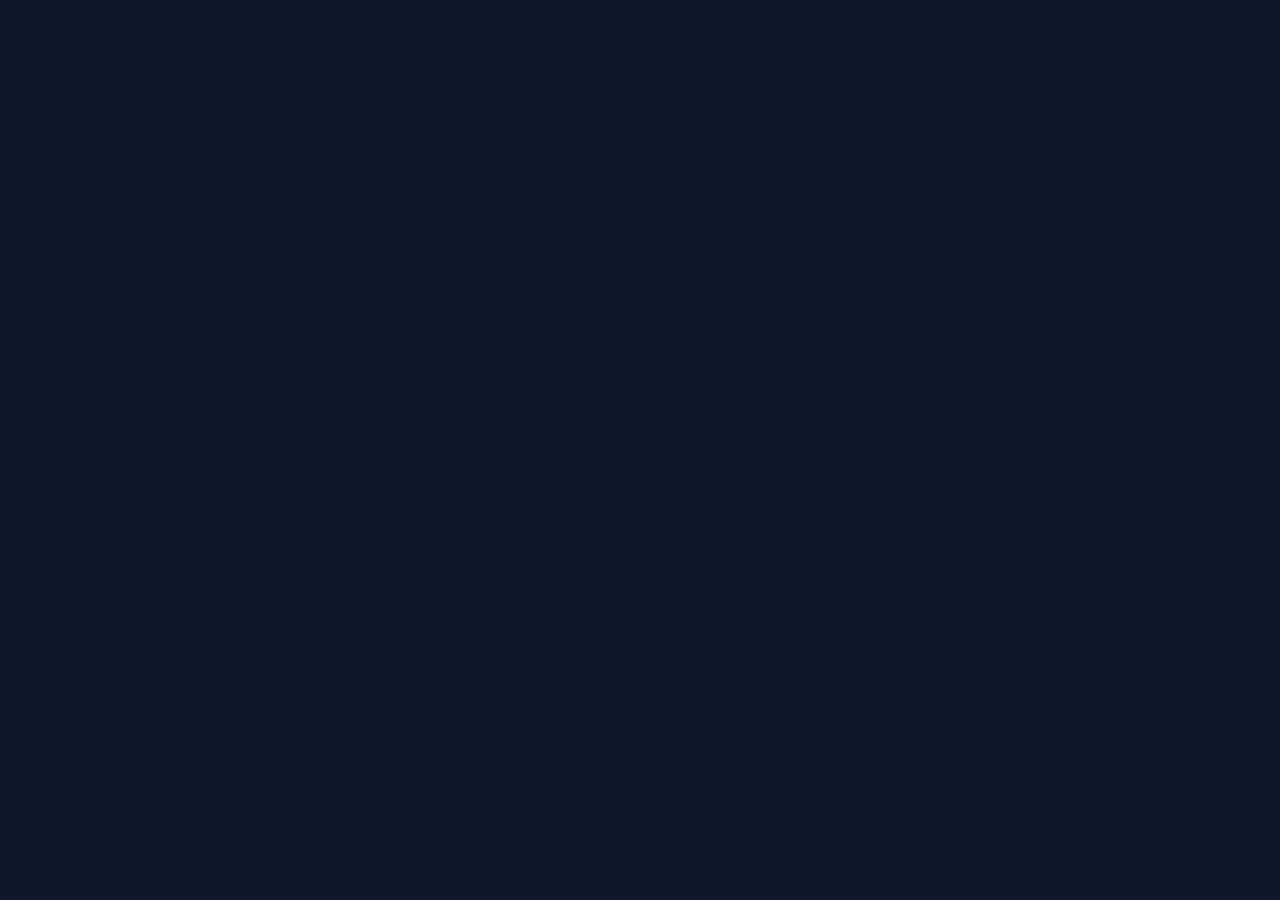
==== commit 16774cdd: "fix: session cookies + mobile design + OAuth redirect" ====
--- a/dashboard.html
+++ b/dashboard.html
@@ -1,394 +1,416 @@
 <!DOCTYPE html>
-<html lang="tg">
+<html lang="ru">
 <head>
   <meta charset="UTF-8" />
   <meta name="viewport" content="width=device-width, initial-scale=1.0"/>
-  <title>SV — Дашборд</title>
-  <link rel="stylesheet" href="style.css" />
+  <title>SecureVote — Кабинет</title>
   <style>
+    * { margin: 0; padding: 0; box-sizing: border-box; }
+    :root {
+      --bg: #0f172a; --bg2: #1e293b; --bg3: #0f1f3d;
+      --text: #f1f5f9; --text2: #94a3b8;
+      --primary: #2563eb; --primary-d: #1d4ed8;
+      --border: rgba(255,255,255,0.08);
+      --card: rgba(30,41,59,0.85);
+      --radius: 16px; --radius-s: 10px;
+    }
+    body { font-family: 'Segoe UI', system-ui, sans-serif; background: var(--bg); color: var(--text); min-height: 100vh; }
+
+    /* LOADER */
     #loader {
-      position: fixed; inset: 0;
-      background: #0f172a;
-      display: flex; align-items: center; justify-content: center;
-      z-index: 9999;
-    }
-    .loader-inner { display: flex; flex-direction: column; align-items: center; gap: 16px; }
-    .loader-logo {
-      width: 64px; height: 64px;
-      background: linear-gradient(135deg, #2563eb, #3b82f6);
-      border-radius: 16px;
-      display: flex; align-items: center; justify-content: center;
-      font-size: 22px; font-weight: 900; color: white;
-      box-shadow: 0 8px 24px rgba(37,99,235,0.5);
-      animation: pulse-logo 1.5s ease-in-out infinite;
-    }
-    @keyframes pulse-logo {
-      0%, 100% { transform: scale(1); }
-      50% { transform: scale(1.05); }
-    }
-    .loader-text { color: #94a3b8; font-size: 14px; }
-
-    select {
-      background: var(--bg);
-      border: 1.5px solid var(--border);
-      color: var(--text);
-      padding: 11px 14px;
-      border-radius: var(--radius-sm);
-      font-size: 14px;
-      outline: none;
-      width: 100%;
-      cursor: pointer;
-    }
-    select:focus { border-color: var(--primary); }
-    select option { background: #1e293b; }
+      position: fixed; inset: 0; background: var(--bg);
+      display: flex; flex-direction: column; align-items: center; justify-content: center; z-index: 9999;
+    }
+    .ll { width: 60px; height: 60px; background: linear-gradient(135deg,#2563eb,#3b82f6); border-radius: 15px;
+      display: flex; align-items: center; justify-content: center; font-size: 22px; font-weight: 900; color: #fff;
+      animation: pp 1.5s ease-in-out infinite; margin-bottom: 16px; }
+    @keyframes pp { 0%,100%{transform:scale(1)} 50%{transform:scale(1.06)} }
+    .ld { display: flex; gap: 5px; }
+    .ld span { width: 7px; height: 7px; background: #2563eb; border-radius: 50%; animation: dd 1.2s ease-in-out infinite; }
+    .ld span:nth-child(2){animation-delay:.2s} .ld span:nth-child(3){animation-delay:.4s}
+    @keyframes dd { 0%,80%,100%{transform:scale(.6);opacity:.4} 40%{transform:scale(1);opacity:1} }
+
+    /* HEADER */
+    .header {
+      position: sticky; top: 0; z-index: 100;
+      background: rgba(15,23,42,0.95); backdrop-filter: blur(12px);
+      border-bottom: 1px solid var(--border);
+      padding: 0 16px; height: 56px;
+      display: flex; align-items: center; justify-content: space-between;
+    }
+    .logo { display: flex; align-items: center; gap: 10px; }
+    .logo-icon {
+      width: 34px; height: 34px; background: linear-gradient(135deg,#2563eb,#3b82f6);
+      border-radius: 9px; display: flex; align-items: center; justify-content: center;
+      font-size: 13px; font-weight: 900; color: #fff;
+    }
+    .logo-name { font-size: 16px; font-weight: 700; }
+    .user-bar { display: flex; align-items: center; gap: 10px; }
+    .user-photo { width: 30px; height: 30px; border-radius: 50%; border: 2px solid var(--primary); display: none; }
+    .user-name { font-size: 13px; color: var(--text2); max-width: 100px; overflow: hidden; text-overflow: ellipsis; white-space: nowrap; }
+    .btn-out {
+      padding: 7px 14px; background: transparent;
+      border: 1px solid var(--border); border-radius: 8px;
+      color: var(--text2); font-size: 12px; cursor: pointer; transition: all .2s;
+    }
+    .btn-out:hover { border-color: #ef4444; color: #ef4444; }
+
+    /* MAIN */
+    .main { max-width: 640px; margin: 0 auto; padding: 20px 16px 40px; }
+
+    .welcome { margin-bottom: 24px; }
+    .welcome h1 { font-size: 20px; font-weight: 700; margin-bottom: 4px; }
+    .welcome p { font-size: 13px; color: var(--text2); }
+
+    /* ACTION CARDS */
+    .actions { display: grid; grid-template-columns: 1fr 1fr; gap: 12px; margin-bottom: 24px; }
+    .action-card {
+      background: var(--card); border: 1px solid var(--border);
+      border-radius: var(--radius); padding: 18px 16px;
+      cursor: pointer; transition: all .2s; text-align: left;
+    }
+    .action-card:hover { border-color: var(--primary); transform: translateY(-2px); }
+    .action-card.accent { background: linear-gradient(135deg, rgba(37,99,235,.25), rgba(59,130,246,.15)); border-color: rgba(37,99,235,.4); }
+    .ac-icon { font-size: 24px; margin-bottom: 10px; }
+    .ac-title { font-size: 14px; font-weight: 700; margin-bottom: 4px; }
+    .ac-desc { font-size: 12px; color: var(--text2); line-height: 1.4; }
+
+    /* FORMS */
+    .form-box {
+      background: var(--card); border: 1px solid var(--border);
+      border-radius: var(--radius); padding: 20px 16px; margin-bottom: 20px;
+    }
+    .form-box h2 { font-size: 16px; font-weight: 700; margin-bottom: 16px; }
+    .fg { margin-bottom: 14px; }
+    .fg label { display: block; font-size: 12px; color: var(--text2); margin-bottom: 6px; font-weight: 600; text-transform: uppercase; letter-spacing: .5px; }
+    .fg input, .fg select {
+      width: 100%; padding: 11px 14px;
+      background: rgba(255,255,255,0.05); border: 1px solid var(--border);
+      border-radius: var(--radius-s); color: var(--text); font-size: 14px;
+      outline: none; transition: border-color .2s;
+    }
+    .fg input:focus, .fg select:focus { border-color: var(--primary); }
+    .fg select { cursor: pointer; }
+    .fg select option { background: #1e293b; }
+    .option-inp {
+      width: 100%; padding: 10px 14px; margin-bottom: 8px;
+      background: rgba(255,255,255,0.05); border: 1px solid var(--border);
+      border-radius: var(--radius-s); color: var(--text); font-size: 14px; outline: none;
+      transition: border-color .2s;
+    }
+    .option-inp:focus { border-color: var(--primary); }
+    .btn-add-opt {
+      padding: 9px 16px; background: rgba(37,99,235,.15);
+      border: 1px dashed rgba(37,99,235,.4); border-radius: var(--radius-s);
+      color: #60a5fa; font-size: 13px; cursor: pointer; width: 100%; transition: all .2s;
+    }
+    .btn-add-opt:hover { background: rgba(37,99,235,.25); }
+    .form-btns { display: flex; gap: 10px; margin-top: 16px; }
+    .btn-primary {
+      flex: 1; padding: 12px; background: var(--primary); color: #fff;
+      border: none; border-radius: var(--radius-s); font-size: 14px; font-weight: 600;
+      cursor: pointer; transition: background .2s;
+    }
+    .btn-primary:hover { background: var(--primary-d); }
+    .btn-primary:disabled { opacity: .6; cursor: not-allowed; }
+    .btn-cancel {
+      padding: 12px 20px; background: transparent;
+      border: 1px solid var(--border); border-radius: var(--radius-s);
+      color: var(--text2); font-size: 14px; cursor: pointer; transition: all .2s;
+    }
+    .btn-cancel:hover { border-color: var(--text2); }
+    .code-inp {
+      text-transform: uppercase; letter-spacing: 6px;
+      font-size: 24px; font-weight: 800; text-align: center;
+    }
+
+    /* MY POLLS */
+    .polls-section h2 { font-size: 16px; font-weight: 700; margin-bottom: 14px; }
+    .tabs { display: flex; gap: 6px; margin-bottom: 14px; }
+    .tab {
+      padding: 8px 16px; border-radius: 8px;
+      background: transparent; border: 1px solid var(--border);
+      color: var(--text2); font-size: 13px; cursor: pointer; transition: all .2s;
+    }
+    .tab.active { background: var(--primary); border-color: var(--primary); color: #fff; }
+    .poll-item {
+      background: var(--card); border: 1px solid var(--border);
+      border-radius: var(--radius); padding: 14px;
+      margin-bottom: 10px; transition: border-color .2s;
+    }
+    .poll-item:hover { border-color: rgba(37,99,235,.4); }
+    .pi-top { display: flex; align-items: center; gap: 10px; margin-bottom: 8px; flex-wrap: wrap; }
+    .pi-code {
+      background: rgba(37,99,235,.2); color: #60a5fa;
+      font-size: 11px; font-weight: 700; padding: 3px 9px;
+      border-radius: 6px; font-family: monospace; letter-spacing: 1px;
+    }
+    .pi-status {
+      font-size: 11px; padding: 3px 9px; border-radius: 6px; font-weight: 600;
+    }
+    .pi-status.open { background: rgba(16,185,129,.15); color: #34d399; }
+    .pi-status.closed { background: rgba(100,116,139,.15); color: #94a3b8; }
+    .pi-q { font-size: 14px; font-weight: 600; margin-bottom: 6px; line-height: 1.4; }
+    .pi-votes { font-size: 12px; color: var(--text2); }
+    .pi-btns { display: flex; gap: 8px; margin-top: 10px; }
+    .btn-sm {
+      padding: 7px 14px; border-radius: 8px; font-size: 12px;
+      font-weight: 600; cursor: pointer; border: none; transition: all .2s;
+    }
+    .btn-view { background: rgba(37,99,235,.2); color: #60a5fa; }
+    .btn-view:hover { background: rgba(37,99,235,.35); }
+    .btn-csv { background: rgba(16,185,129,.15); color: #34d399; }
+    .btn-csv:hover { background: rgba(16,185,129,.25); }
+    .btn-del { background: rgba(239,68,68,.12); color: #f87171; }
+    .btn-del:hover { background: rgba(239,68,68,.25); }
+    .empty { text-align: center; color: var(--text2); font-size: 14px; padding: 32px 0; }
+
+    /* MOBILE */
+    @media (max-width: 480px) {
+      .actions { grid-template-columns: 1fr; }
+      .user-name { display: none; }
+      .welcome h1 { font-size: 18px; }
+    }
   </style>
 </head>
 <body>
 
-  <div id="loader">
-    <div class="loader-inner">
-      <div class="loader-logo">SV</div>
-      <div class="loader-text">Бор мешавад...</div>
+<div id="loader">
+  <div class="ll">SV</div>
+  <div class="ld"><span></span><span></span><span></span></div>
+</div>
+
+<div id="pg" style="display:none">
+  <header class="header">
+    <div class="logo">
+      <div class="logo-icon">SV</div>
+      <span class="logo-name">SecureVote</span>
+    </div>
+    <div class="user-bar">
+      <img id="uPhoto" class="user-photo" src="" alt="" />
+      <span id="uName" class="user-name"></span>
+      <button class="btn-out" id="btnOut">Выйти</button>
+    </div>
+  </header>
+
+  <div class="main">
+    <div class="welcome">
+      <h1>Привет, <span id="wName" style="color:#3b82f6"></span> 👋</h1>
+      <p>Что хотите сделать?</p>
+    </div>
+
+    <div class="actions">
+      <div class="action-card accent" onclick="showForm('create')">
+        <div class="ac-icon">🗳️</div>
+        <div class="ac-title">Создать голосование</div>
+        <div class="ac-desc">Задайте вопрос и поделитесь кодом</div>
+      </div>
+      <div class="action-card" onclick="showForm('join')">
+        <div class="ac-icon">🔗</div>
+        <div class="ac-title">Войти по коду</div>
+        <div class="ac-desc">Введите код и проголосуйте</div>
+      </div>
+      <div class="action-card" onclick="showForm('observe')">
+        <div class="ac-icon">👁️</div>
+        <div class="ac-title">Наблюдатель</div>
+        <div class="ac-desc">Смотрите результаты без голосования</div>
+      </div>
+    </div>
+
+    <!-- CREATE -->
+    <div class="form-box" id="fCreate" style="display:none">
+      <h2>📝 Новое голосование</h2>
+      <div class="fg"><label>Вопрос</label><input type="text" id="pollQ" placeholder="Введите вопрос..." maxlength="300" /></div>
+      <div class="fg">
+        <label>Варианты ответа</label>
+        <div id="optList"></div>
+        <button class="btn-add-opt" onclick="addOpt()">+ Добавить вариант</button>
+      </div>
+      <div class="fg">
+        <label>Доступ</label>
+        <select id="accType">
+          <option value="open">🔓 Открытое — все с кодом</option>
+          <option value="domain">📧 По домену email</option>
+        </select>
+      </div>
+      <div class="fg" id="domFg" style="display:none">
+        <label>Домен email</label>
+        <input type="text" id="domainInp" placeholder="например: company.com" />
+      </div>
+      <div class="form-btns">
+        <button class="btn-cancel" onclick="hideAll()">Отмена</button>
+        <button class="btn-primary" id="btnCreate" onclick="createPoll()">Создать</button>
+      </div>
+    </div>
+
+    <!-- JOIN -->
+    <div class="form-box" id="fJoin" style="display:none">
+      <h2>🔗 Войти по коду</h2>
+      <div class="fg"><label>Код голосования</label><input type="text" id="joinC" class="code-inp" placeholder="ABC123" maxlength="6" /></div>
+      <div class="form-btns">
+        <button class="btn-cancel" onclick="hideAll()">Отмена</button>
+        <button class="btn-primary" onclick="joinPoll()">Войти</button>
+      </div>
+    </div>
+
+    <!-- OBSERVE -->
+    <div class="form-box" id="fObserve" style="display:none">
+      <h2>👁️ Наблюдатель</h2>
+      <p style="font-size:13px;color:var(--text2);margin-bottom:14px">Смотрите результаты без права голоса</p>
+      <div class="fg"><label>Код голосования</label><input type="text" id="obsC" class="code-inp" placeholder="ABC123" maxlength="6" /></div>
+      <div class="form-btns">
+        <button class="btn-cancel" onclick="hideAll()">Отмена</button>
+        <button class="btn-primary" onclick="observePoll()">Смотреть</button>
+      </div>
+    </div>
+
+    <!-- MY POLLS -->
+    <div class="polls-section">
+      <h2>Мои голосования</h2>
+      <div class="tabs">
+        <button class="tab active" id="tActive" onclick="setTab('active')">🟢 Активные</button>
+        <button class="tab" id="tClosed" onclick="setTab('closed')">🔒 Архив</button>
+      </div>
+      <div id="pollsList"><p class="empty">Загружаем...</p></div>
     </div>
   </div>
-
-  <div class="page" id="mainContent" style="display:none">
-
-    <header class="header">
-      <div class="logo">
-        <div class="logo-icon">SV</div>
-        <span class="logo-text">SecureVote</span>
-      </div>
-      <div class="user-info">
-        <img id="userPhoto" src="" alt="" class="user-photo" style="display:none" />
-        <span id="userName" class="user-name"></span>
-        <button class="btn-logout" id="logoutBtn">Баромадан</button>
-      </div>
-    </header>
-
-    <main class="dashboard">
-
-      <div class="dashboard-welcome">
-        <h1>Салом, <span id="welcomeName" style="color:#3b82f6"></span>! 👋</h1>
-        <p>Чӣ мехоҳед кунед?</p>
-      </div>
-
-      <!-- КАРТОЧКИ -->
-      <div class="dashboard-cards">
-        <div class="dash-card">
-          <div class="dash-card-icon">🗳️</div>
-          <h2>Овоздиҳӣ созед</h2>
-          <p>Савол гузоред, вариантҳо илова кунед ва рамзро мубодила кунед</p>
-          <button class="btn-primary" onclick="showCreate()">Сохтан</button>
+</div>
+
+<script>
+  const API = window.location.origin + '/api';
+  let user = null, polls = [], tab = 'active';
+
+  async function init() {
+    try {
+      const r = await fetch(`${API}/auth/me`, { credentials: 'include' });
+      if (!r.ok) { window.location.replace('/'); return; }
+      user = await r.json();
+      document.getElementById('loader').style.display = 'none';
+      document.getElementById('pg').style.display = 'block';
+      const first = (user.name || '').split(' ')[0] || 'друг';
+      document.getElementById('uName').textContent = user.name || user.email;
+      document.getElementById('wName').textContent = first;
+      if (user.avatar) { const p = document.getElementById('uPhoto'); p.src = user.avatar; p.style.display = 'block'; }
+      addOptInput(0); addOptInput(1);
+      loadPolls();
+    } catch(e) { window.location.replace('/'); }
+  }
+
+  document.getElementById('btnOut').onclick = async () => {
+    await fetch(`${API}/auth/logout`, { credentials: 'include' });
+    window.location.replace('/');
+  };
+
+  document.getElementById('accType').onchange = function() {
+    document.getElementById('domFg').style.display = this.value === 'domain' ? 'block' : 'none';
+  };
+
+  async function createPoll() {
+    const q = document.getElementById('pollQ').value.trim();
+    const opts = Array.from(document.querySelectorAll('.option-inp')).map(i => i.value.trim()).filter(v => v);
+    if (!q) { alert('Введите вопрос!'); return; }
+    if (opts.length < 2) { alert('Минимум 2 варианта!'); return; }
+    const btn = document.getElementById('btnCreate');
+    btn.disabled = true; btn.textContent = 'Создаём...';
+    try {
+      const r = await fetch(`${API}/polls/create`, {
+        method: 'POST', credentials: 'include',
+        headers: { 'Content-Type': 'application/json' },
+        body: JSON.stringify({ question: q, options: opts, access_type: document.getElementById('accType').value, allowed_domain: document.getElementById('domainInp').value.trim() || null }),
+      });
+      const d = await r.json();
+      if (d.success) {
+        alert(`✅ Голосование создано!\nКод: ${d.code}\nПоделитесь кодом с участниками!`);
+        hideAll(); loadPolls();
+      } else { alert('❌ ' + (d.error || 'Ошибка')); }
+    } catch(e) { alert('❌ Ошибка сети'); }
+    finally { btn.disabled = false; btn.textContent = 'Создать'; }
+  }
+
+  async function joinPoll() {
+    const c = document.getElementById('joinC').value.trim().toUpperCase();
+    if (c.length !== 6) { alert('Введите 6-значный код!'); return; }
+    try {
+      const r = await fetch(`${API}/polls/join/${c}`, { credentials: 'include' });
+      const d = await r.json();
+      if (d.id) window.location.href = `/vote.html?id=${d.id}`;
+      else alert('❌ ' + (d.error || 'Голосование не найдено'));
+    } catch(e) { alert('❌ Ошибка сети'); }
+  }
+
+  async function observePoll() {
+    const c = document.getElementById('obsC').value.trim().toUpperCase();
+    if (c.length !== 6) { alert('Введите 6-значный код!'); return; }
+    try {
+      const r = await fetch(`${API}/polls/join/${c}`, { credentials: 'include' });
+      const d = await r.json();
+      if (d.id) window.location.href = `/vote.html?id=${d.id}&mode=observe`;
+      else alert('❌ ' + (d.error || 'Голосование не найдено'));
+    } catch(e) { alert('❌ Ошибка сети'); }
+  }
+
+  async function loadPolls() {
+    try {
+      const r = await fetch(`${API}/polls/my`, { credentials: 'include' });
+      polls = await r.json();
+      renderPolls();
+    } catch(e) { document.getElementById('pollsList').innerHTML = '<p class="empty">Ошибка загрузки</p>'; }
+  }
+
+  function renderPolls() {
+    document.getElementById('tActive').classList.toggle('active', tab === 'active');
+    document.getElementById('tClosed').classList.toggle('active', tab === 'closed');
+    const filtered = polls.filter(p => tab === 'active' ? !p.closed : p.closed);
+    const list = document.getElementById('pollsList');
+    if (!filtered.length) { list.innerHTML = `<p class="empty">${tab === 'active' ? 'Нет активных голосований' : 'Архив пуст'}</p>`; return; }
+    list.innerHTML = '';
+    filtered.forEach(p => {
+      const d = document.createElement('div'); d.className = 'poll-item';
+      d.innerHTML = `
+        <div class="pi-top">
+          <span class="pi-code">${p.code}</span>
+          <span class="pi-status ${p.closed ? 'closed' : 'open'}">${p.closed ? '🔒 Закрыто' : '🟢 Активно'}</span>
         </div>
-        <div class="dash-card">
-          <div class="dash-card-icon">🔗</div>
-          <h2>Бо рамз ворид шавед</h2>
-          <p>Рамзеро, ки фиристодаанд, ворид кунед ва овоз диҳед</p>
-          <button class="btn-secondary" onclick="showJoin()">Ворид шудан</button>
-        </div>
-        <div class="dash-card">
-          <div class="dash-card-icon">👁️</div>
-          <h2>Нозир</h2>
-          <p>Натиҷаро дар вақти воқеӣ бубинед бе ҳуқуқи овоздиҳӣ</p>
-          <button class="btn-secondary" onclick="showObserve()">Тамошо кардан</button>
-        </div>
-      </div>
-
-      <!-- ФОРМА СОЗДАНИЯ -->
-      <div class="form-box" id="createForm" style="display:none">
-        <h2>📝 Овоздиҳии нав</h2>
-        <div class="form-group">
-          <label>Савол</label>
-          <input type="text" id="pollQuestion" placeholder="Масалан: Рӯзи вохӯрӣ кадом аст?" maxlength="300" />
-        </div>
-        <div class="form-group">
-          <label>Вариантҳо</label>
-          <div id="optionsList"></div>
-          <button class="btn-add" onclick="addOption()">+ Вариант илова кунед</button>
-        </div>
-        <div class="form-group">
-          <label>Намуди дастрасӣ</label>
-          <select id="accessType">
-            <option value="open">🔓 Кушода — ҳама бо рамз</option>
-            <option value="domain">📧 Бо домени email</option>
-          </select>
-        </div>
-        <div class="form-group" id="domainGroup" style="display:none">
-          <label>Домени email</label>
-          <input type="text" id="allowedDomain" placeholder="масалан: company.com" />
-        </div>
-        <div class="form-actions">
-          <button class="btn-cancel" onclick="hideAll()">Бекор кардан</button>
-          <button class="btn-primary" id="createBtn" onclick="createPoll()" style="width:auto; padding:11px 24px;">Сохтан</button>
-        </div>
-      </div>
-
-      <!-- ФОРМА КОДА -->
-      <div class="form-box" id="joinForm" style="display:none">
-        <h2>🔗 Бо рамз ворид шавед</h2>
-        <div class="form-group">
-          <label>Рамзи овоздиҳӣ</label>
-          <input type="text" id="joinCode" placeholder="ABC123" maxlength="6"
-            style="text-transform:uppercase; letter-spacing:6px; font-size:26px; text-align:center; font-weight:800;" />
-        </div>
-        <div class="form-actions">
-          <button class="btn-cancel" onclick="hideAll()">Бекор кардан</button>
-          <button class="btn-primary" onclick="joinPoll()" style="width:auto; padding:11px 24px;">Ворид шудан</button>
-        </div>
-      </div>
-
-      <!-- ФОРМА НАБЛЮДАТЕЛЯ -->
-      <div class="form-box" id="observeForm" style="display:none">
-        <h2>👁️ Нозир</h2>
-        <p style="color:var(--text2); font-size:13px; margin-bottom:16px;">Натиҷаро мебинед, аммо овоз дода наметавонед.</p>
-        <div class="form-group">
-          <label>Рамзи овоздиҳӣ</label>
-          <input type="text" id="observeCode" placeholder="ABC123" maxlength="6"
-            style="text-transform:uppercase; letter-spacing:6px; font-size:26px; text-align:center; font-weight:800;" />
-        </div>
-        <div class="form-actions">
-          <button class="btn-cancel" onclick="hideAll()">Бекор кардан</button>
-          <button class="btn-primary" onclick="observePoll()" style="width:auto; padding:11px 24px;">Тамошо кардан</button>
-        </div>
-      </div>
-
-      <!-- МОИ ГОЛОСОВАНИЯ -->
-      <div class="my-polls">
-        <h2>Овоздиҳиҳои ман</h2>
-        <div class="tabs">
-          <button class="tab active" id="tabActive" onclick="switchTab('active')">🟢 Фаъол</button>
-          <button class="tab" id="tabClosed" onclick="switchTab('closed')">🔒 Бойгонӣ</button>
-        </div>
-        <div id="pollsList" class="polls-list">
-          <p class="empty-text">Бор мешавад...</p>
-        </div>
-      </div>
-
-    </main>
-  </div>
-
-  <script>
-    const API = window.location.origin + '/api';
-    let currentUser = null;
-    let allPolls = [];
-    let currentTab = 'active';
-
-    async function init() {
-      try {
-        const res = await fetch(`${API}/auth/me`, { credentials: 'include' });
-        if (!res.ok) { window.location.replace('/'); return; }
-        currentUser = await res.json();
-
-        document.getElementById('loader').style.display = 'none';
-        document.getElementById('mainContent').style.display = 'block';
-
-        const firstName = (currentUser.name || '').split(' ')[0] || 'Дӯст';
-        document.getElementById('userName').textContent = currentUser.name || currentUser.email;
-        document.getElementById('welcomeName').textContent = firstName;
-
-        if (currentUser.avatar) {
-          const photo = document.getElementById('userPhoto');
-          photo.src = currentUser.avatar;
-          photo.style.display = 'block';
-        }
-
-        addOptionInput(0);
-        addOptionInput(1);
-        loadPolls();
-      } catch (e) { window.location.replace('/'); }
-    }
-
-    document.getElementById('logoutBtn').addEventListener('click', async () => {
-      await fetch(`${API}/auth/logout`, { credentials: 'include' });
-      window.location.replace('/');
+        <div class="pi-q">${esc(p.question)}</div>
+        <div class="pi-votes">${p.total_votes} голосов</div>
+        <div class="pi-btns">
+          <button class="btn-sm btn-view" onclick="location.href='/vote.html?id=${p.id}'">Смотреть</button>
+          <button class="btn-sm btn-csv" onclick="exportCSV(${p.id})">📥 CSV</button>
+          <button class="btn-sm btn-del" onclick="delPoll(${p.id},'${esc(p.question)}')">🗑️</button>
+        </div>`;
+      list.appendChild(d);
     });
-
-    document.getElementById('accessType').addEventListener('change', function() {
-      document.getElementById('domainGroup').style.display = this.value === 'domain' ? 'block' : 'none';
-    });
-
-    async function createPoll() {
-      const question = document.getElementById('pollQuestion').value.trim();
-      const inputs = document.querySelectorAll('.option-input');
-      const options = Array.from(inputs).map(i => i.value.trim()).filter(v => v);
-
-      if (!question) { alert('Саволро ворид кунед!'); return; }
-      if (options.length < 2) { alert('Ҳадди ақал 2 вариант илова кунед!'); return; }
-      if (options.length > 10) { alert('Ҳадди аксар 10 вариант!'); return; }
-
-      const btn = document.getElementById('createBtn');
-      btn.disabled = true;
-      btn.textContent = 'Сохта истодем...';
-
-      try {
-        const res = await fetch(`${API}/polls/create`, {
-          method: 'POST',
-          credentials: 'include',
-          headers: { 'Content-Type': 'application/json' },
-          body: JSON.stringify({
-            question, options,
-            access_type: document.getElementById('accessType').value,
-            allowed_domain: document.getElementById('allowedDomain').value.trim() || null,
-          }),
-        });
-
-        const data = await res.json();
-        if (data.success) {
-          alert(`✅ Овоздиҳӣ сохта шуд!\nРамз: ${data.code}\nРамзро бо иштирокчиён мубодила кунед!`);
-          hideAll();
-          loadPolls();
-        } else {
-          alert('❌ ' + (data.error || 'Хато'));
-        }
-      } catch (e) {
-        alert('❌ Хатои шабака');
-      } finally {
-        btn.disabled = false;
-        btn.textContent = 'Сохтан';
-      }
-    }
-
-    async function joinPoll() {
-      const code = document.getElementById('joinCode').value.trim().toUpperCase();
-      if (code.length !== 6) { alert('Рамзи 6 аломатӣ ворид кунед!'); return; }
-      try {
-        const res = await fetch(`${API}/polls/join/${code}`, { credentials: 'include' });
-        const data = await res.json();
-        if (data.id) { window.location.href = `/vote.html?id=${data.id}`; }
-        else { alert('❌ ' + (data.error || 'Овоздиҳӣ ёфт нашуд')); }
-      } catch (e) { alert('❌ Хатои шабака'); }
-    }
-
-    async function observePoll() {
-      const code = document.getElementById('observeCode').value.trim().toUpperCase();
-      if (code.length !== 6) { alert('Рамзи 6 аломатӣ ворид кунед!'); return; }
-      try {
-        const res = await fetch(`${API}/polls/join/${code}`, { credentials: 'include' });
-        const data = await res.json();
-        if (data.id) { window.location.href = `/vote.html?id=${data.id}&mode=observe`; }
-        else { alert('❌ ' + (data.error || 'Овоздиҳӣ ёфт нашуд')); }
-      } catch (e) { alert('❌ Хатои шабака'); }
-    }
-
-    async function loadPolls() {
-      try {
-        const res = await fetch(`${API}/polls/my`, { credentials: 'include' });
-        allPolls = await res.json();
-        renderPolls();
-      } catch (e) {
-        document.getElementById('pollsList').innerHTML = '<p class="empty-text">Хатои бор кардан</p>';
-      }
-    }
-
-    function renderPolls() {
-      const list = document.getElementById('pollsList');
-      document.getElementById('tabActive').classList.toggle('active', currentTab === 'active');
-      document.getElementById('tabClosed').classList.toggle('active', currentTab === 'closed');
-
-      const filtered = allPolls.filter(p => currentTab === 'active' ? !p.closed : p.closed);
-
-      if (filtered.length === 0) {
-        list.innerHTML = `<p class="empty-text">${currentTab === 'active' ? 'Овоздиҳии фаъол нест' : 'Бойгонӣ холӣ аст'}</p>`;
-        return;
-      }
-
-      list.innerHTML = '';
-      filtered.forEach(poll => {
-        const div = document.createElement('div');
-        div.className = 'poll-item';
-        div.innerHTML = `
-          <div class="poll-item-info">
-            <span class="poll-code">${poll.code}</span>
-            <span class="poll-question">${escapeHtml(poll.question)}</span>
-            <span class="poll-votes">${poll.total_votes} овоз</span>
-            <span class="poll-status ${poll.closed ? 'closed' : 'active'}">${poll.closed ? 'Пӯшида' : 'Фаъол'}</span>
-          </div>
-          <div class="poll-item-actions">
-            <button class="btn-view" onclick="window.location.href='/vote.html?id=${poll.id}'">Дидан</button>
-            <button class="btn-csv" onclick="exportCSV(${poll.id})">📥</button>
-            <button class="btn-delete" onclick="deletePoll(${poll.id}, '${escapeHtml(poll.question)}')">🗑️</button>
-          </div>
-        `;
-        list.appendChild(div);
-      });
-    }
-
-    async function deletePoll(pollId, question) {
-      if (!confirm(`Овоздиҳиро нест кунем?\n"${question}"`)) return;
-      try {
-        const res = await fetch(`${API}/polls/${pollId}/delete`, { method: 'DELETE', credentials: 'include' });
-        const data = await res.json();
-        if (data.success) { allPolls = allPolls.filter(p => p.id !== pollId); renderPolls(); }
-        else { alert('❌ ' + (data.error || 'Хато')); }
-      } catch (e) { alert('❌ Хатои шабака'); }
-    }
-
-    function exportCSV(pollId) {
-      const poll = allPolls.find(p => p.id === pollId);
-      if (!poll) return;
-      const total = poll.total_votes || 0;
-      let csv = 'Вариант,Овозҳо,Фоиз\n';
-      poll.options.forEach(opt => {
-        const percent = total > 0 ? Math.round((opt.vote_count / total) * 100) : 0;
-        csv += `"${opt.text.replace(/"/g, '""')}",${opt.vote_count},${percent}%\n`;
-      });
-      csv += `\nҲамагӣ,${total}\n`;
-      const blob = new Blob(['\uFEFF' + csv], { type: 'text/csv;charset=utf-8;' });
-      const url = URL.createObjectURL(blob);
-      const a = document.createElement('a');
-      a.href = url; a.download = `sv_${poll.code}.csv`; a.click();
-      URL.revokeObjectURL(url);
-    }
-
-    function switchTab(tab) { currentTab = tab; renderPolls(); }
-
-    function addOptionInput(index) {
-      const list = document.getElementById('optionsList');
-      const input = document.createElement('input');
-      input.type = 'text'; input.className = 'option-input';
-      input.placeholder = `Вариант ${index + 1}`; input.maxLength = 200;
-      list.appendChild(input);
-    }
-
-    function addOption() {
-      const count = document.querySelectorAll('.option-input').length;
-      if (count >= 10) { alert('Ҳадди аксар 10 вариант!'); return; }
-      addOptionInput(count);
-    }
-
-    function showCreate() {
-      document.getElementById('createForm').style.display = 'block';
-      document.getElementById('joinForm').style.display = 'none';
-      document.getElementById('observeForm').style.display = 'none';
-      document.getElementById('createForm').scrollIntoView({ behavior: 'smooth' });
-    }
-
-    function showJoin() {
-      document.getElementById('joinForm').style.display = 'block';
-      document.getElementById('createForm').style.display = 'none';
-      document.getElementById('observeForm').style.display = 'none';
-      document.getElementById('joinForm').scrollIntoView({ behavior: 'smooth' });
-    }
-
-    function showObserve() {
-      document.getElementById('observeForm').style.display = 'block';
-      document.getElementById('createForm').style.display = 'none';
-      document.getElementById('joinForm').style.display = 'none';
-      document.getElementById('observeForm').scrollIntoView({ behavior: 'smooth' });
-    }
-
-    function hideAll() {
-      document.getElementById('createForm').style.display = 'none';
-      document.getElementById('joinForm').style.display = 'none';
-      document.getElementById('observeForm').style.display = 'none';
-    }
-
-    function escapeHtml(str) {
-      return String(str).replace(/&/g,'&amp;').replace(/</g,'&lt;').replace(/>/g,'&gt;').replace(/"/g,'&quot;');
-    }
-
-    init();
-  </script>
+  }
+
+  async function delPoll(id, q) {
+    if (!confirm(`Удалить?\n"${q}"`)) return;
+    try {
+      const r = await fetch(`${API}/polls/${id}/delete`, { method: 'DELETE', credentials: 'include' });
+      const d = await r.json();
+      if (d.success) { polls = polls.filter(p => p.id !== id); renderPolls(); }
+      else alert('❌ ' + d.error);
+    } catch(e) { alert('❌ Ошибка сети'); }
+  }
+
+  function exportCSV(id) {
+    const p = polls.find(x => x.id === id); if (!p) return;
+    const total = p.total_votes || 0;
+    let csv = 'Вариант,Голоса,Процент\n';
+    p.options.forEach(o => { const pct = total > 0 ? Math.round(o.vote_count/total*100) : 0; csv += `"${o.text.replace(/"/g,'""')}",${o.vote_count},${pct}%\n`; });
+    csv += `\nВсего,${total}\n`;
+    const a = document.createElement('a');
+    a.href = URL.createObjectURL(new Blob(['﻿'+csv], {type:'text/csv;charset=utf-8;'}));
+    a.download = `sv_${p.code}.csv`; a.click();
+  }
+
+  function setTab(t) { tab = t; renderPolls(); }
+  function addOptInput(i) { const inp = document.createElement('input'); inp.type='text'; inp.className='option-inp'; inp.placeholder=`Вариант ${i+1}`; inp.maxLength=200; document.getElementById('optList').appendChild(inp); }
+  function addOpt() { const n = document.querySelectorAll('.option-inp').length; if(n>=10){alert('Максимум 10!');return;} addOptInput(n); }
+  function showForm(t) { hideAll(); document.getElementById(t==='create'?'fCreate':t==='join'?'fJoin':'fObserve').style.display='block'; }
+  function hideAll() { ['fCreate','fJoin','fObserve'].forEach(id => document.getElementById(id).style.display='none'); }
+  function esc(s) { return String(s).replace(/&/g,'&amp;').replace(/</g,'&lt;').replace(/>/g,'&gt;').replace(/"/g,'&quot;'); }
+
+  init();
+</script>
 </body>
 </html>
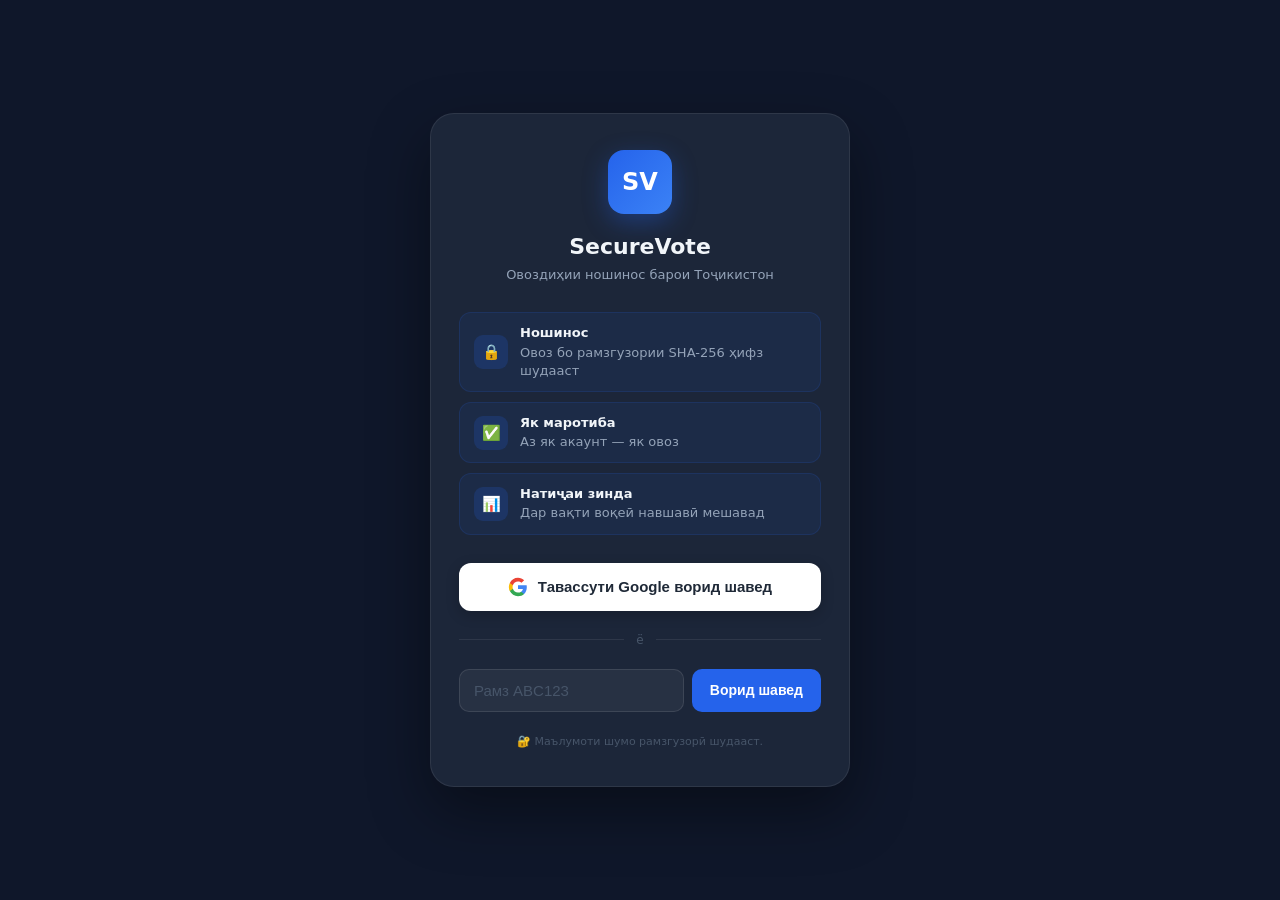
==== commit 7f304c8e: "feat: translate UI to Tajik" ====
--- a/dashboard.html
+++ b/dashboard.html
@@ -1,9 +1,10 @@
 <!DOCTYPE html>
-<html lang="ru">
+<html lang="tg">
 <head>
   <meta charset="UTF-8" />
   <meta name="viewport" content="width=device-width, initial-scale=1.0"/>
   <title>SecureVote — Кабинет</title>
+  <!-- tg -->
   <style>
     * { margin: 0; padding: 0; box-sizing: border-box; }
     :root {
@@ -189,89 +190,89 @@
     <div class="user-bar">
       <img id="uPhoto" class="user-photo" src="" alt="" />
       <span id="uName" class="user-name"></span>
-      <button class="btn-out" id="btnOut">Выйти</button>
+      <button class="btn-out" id="btnOut">Баромадан</button>
     </div>
   </header>
 
   <div class="main">
     <div class="welcome">
-      <h1>Привет, <span id="wName" style="color:#3b82f6"></span> 👋</h1>
-      <p>Что хотите сделать?</p>
+      <h1>Салом, <span id="wName" style="color:#3b82f6"></span> 👋</h1>
+      <p>Чӣ кор мекунед?</p>
     </div>
 
     <div class="actions">
       <div class="action-card accent" onclick="showForm('create')">
         <div class="ac-icon">🗳️</div>
-        <div class="ac-title">Создать голосование</div>
-        <div class="ac-desc">Задайте вопрос и поделитесь кодом</div>
+        <div class="ac-title">Овоздиҳӣ эҷод кунед</div>
+        <div class="ac-desc">Савол диҳед ва рамзро мубодила кунед</div>
       </div>
       <div class="action-card" onclick="showForm('join')">
         <div class="ac-icon">🔗</div>
-        <div class="ac-title">Войти по коду</div>
-        <div class="ac-desc">Введите код и проголосуйте</div>
+        <div class="ac-title">Тавассути рамз ворид шавед</div>
+        <div class="ac-desc">Рамзро ворид кунед ва овоз диҳед</div>
       </div>
       <div class="action-card" onclick="showForm('observe')">
         <div class="ac-icon">👁️</div>
-        <div class="ac-title">Наблюдатель</div>
-        <div class="ac-desc">Смотрите результаты без голосования</div>
+        <div class="ac-title">Мушоҳидагар</div>
+        <div class="ac-desc">Натиҷаҳоро бидуни овоздиҳӣ бинед</div>
       </div>
     </div>
 
     <!-- CREATE -->
     <div class="form-box" id="fCreate" style="display:none">
-      <h2>📝 Новое голосование</h2>
-      <div class="fg"><label>Вопрос</label><input type="text" id="pollQ" placeholder="Введите вопрос..." maxlength="300" /></div>
+      <h2>📝 Овоздиҳии нав</h2>
+      <div class="fg"><label>Савол</label><input type="text" id="pollQ" placeholder="Саволро ворид кунед..." maxlength="300" /></div>
       <div class="fg">
-        <label>Варианты ответа</label>
+        <label>Варианти ҷавоб</label>
         <div id="optList"></div>
-        <button class="btn-add-opt" onclick="addOpt()">+ Добавить вариант</button>
+        <button class="btn-add-opt" onclick="addOpt()">+ Вариант илова кунед</button>
       </div>
       <div class="fg">
-        <label>Доступ</label>
+        <label>Дастрасӣ</label>
         <select id="accType">
-          <option value="open">🔓 Открытое — все с кодом</option>
-          <option value="domain">📧 По домену email</option>
+          <option value="open">🔓 Кушода — ҳама бо рамз</option>
+          <option value="domain">📧 Тибқи домени email</option>
         </select>
       </div>
       <div class="fg" id="domFg" style="display:none">
-        <label>Домен email</label>
-        <input type="text" id="domainInp" placeholder="например: company.com" />
+        <label>Домени email</label>
+        <input type="text" id="domainInp" placeholder="масалан: company.com" />
       </div>
       <div class="form-btns">
-        <button class="btn-cancel" onclick="hideAll()">Отмена</button>
-        <button class="btn-primary" id="btnCreate" onclick="createPoll()">Создать</button>
+        <button class="btn-cancel" onclick="hideAll()">Бекор кунед</button>
+        <button class="btn-primary" id="btnCreate" onclick="createPoll()">Эҷод кунед</button>
       </div>
     </div>
 
     <!-- JOIN -->
     <div class="form-box" id="fJoin" style="display:none">
-      <h2>🔗 Войти по коду</h2>
-      <div class="fg"><label>Код голосования</label><input type="text" id="joinC" class="code-inp" placeholder="ABC123" maxlength="6" /></div>
+      <h2>🔗 Тавассути рамз ворид шавед</h2>
+      <div class="fg"><label>Рамзи овоздиҳӣ</label><input type="text" id="joinC" class="code-inp" placeholder="ABC123" maxlength="6" /></div>
       <div class="form-btns">
-        <button class="btn-cancel" onclick="hideAll()">Отмена</button>
-        <button class="btn-primary" onclick="joinPoll()">Войти</button>
+        <button class="btn-cancel" onclick="hideAll()">Бекор кунед</button>
+        <button class="btn-primary" onclick="joinPoll()">Ворид шавед</button>
       </div>
     </div>
 
     <!-- OBSERVE -->
     <div class="form-box" id="fObserve" style="display:none">
-      <h2>👁️ Наблюдатель</h2>
-      <p style="font-size:13px;color:var(--text2);margin-bottom:14px">Смотрите результаты без права голоса</p>
-      <div class="fg"><label>Код голосования</label><input type="text" id="obsC" class="code-inp" placeholder="ABC123" maxlength="6" /></div>
+      <h2>👁️ Мушоҳидагар</h2>
+      <p style="font-size:13px;color:var(--text2);margin-bottom:14px">Натиҷаҳоро бидуни ҳуқуқи овоздиҳӣ бинед</p>
+      <div class="fg"><label>Рамзи овоздиҳӣ</label><input type="text" id="obsC" class="code-inp" placeholder="ABC123" maxlength="6" /></div>
       <div class="form-btns">
-        <button class="btn-cancel" onclick="hideAll()">Отмена</button>
-        <button class="btn-primary" onclick="observePoll()">Смотреть</button>
+        <button class="btn-cancel" onclick="hideAll()">Бекор кунед</button>
+        <button class="btn-primary" onclick="observePoll()">Тамошо кунед</button>
       </div>
     </div>
 
     <!-- MY POLLS -->
     <div class="polls-section">
-      <h2>Мои голосования</h2>
+      <h2>Овоздиҳиҳои ман</h2>
       <div class="tabs">
-        <button class="tab active" id="tActive" onclick="setTab('active')">🟢 Активные</button>
-        <button class="tab" id="tClosed" onclick="setTab('closed')">🔒 Архив</button>
-      </div>
-      <div id="pollsList"><p class="empty">Загружаем...</p></div>
+        <button class="tab active" id="tActive" onclick="setTab('active')">🟢 Фаъол</button>
+        <button class="tab" id="tClosed" onclick="setTab('closed')">🔒 Бойгонӣ</button>
+      </div>
+      <div id="pollsList"><p class="empty">Бор мекунем...</p></div>
     </div>
   </div>
 </div>
@@ -287,7 +288,7 @@
       user = await r.json();
       document.getElementById('loader').style.display = 'none';
       document.getElementById('pg').style.display = 'block';
-      const first = (user.name || '').split(' ')[0] || 'друг';
+      const first = (user.name || '').split(' ')[0] || 'дӯст';
       document.getElementById('uName').textContent = user.name || user.email;
       document.getElementById('wName').textContent = first;
       if (user.avatar) { const p = document.getElementById('uPhoto'); p.src = user.avatar; p.style.display = 'block'; }
@@ -308,10 +309,10 @@
   async function createPoll() {
     const q = document.getElementById('pollQ').value.trim();
     const opts = Array.from(document.querySelectorAll('.option-inp')).map(i => i.value.trim()).filter(v => v);
-    if (!q) { alert('Введите вопрос!'); return; }
-    if (opts.length < 2) { alert('Минимум 2 варианта!'); return; }
+    if (!q) { alert('Саволро ворид кунед!'); return; }
+    if (opts.length < 2) { alert('Ҳадди ақал 2 вариант!'); return; }
     const btn = document.getElementById('btnCreate');
-    btn.disabled = true; btn.textContent = 'Создаём...';
+    btn.disabled = true; btn.textContent = 'Эҷод мекунем...';
     try {
       const r = await fetch(`${API}/polls/create`, {
         method: 'POST', credentials: 'include',
@@ -322,31 +323,31 @@
       if (d.success) {
         alert(`✅ Голосование создано!\nКод: ${d.code}\nПоделитесь кодом с участниками!`);
         hideAll(); loadPolls();
-      } else { alert('❌ ' + (d.error || 'Ошибка')); }
-    } catch(e) { alert('❌ Ошибка сети'); }
-    finally { btn.disabled = false; btn.textContent = 'Создать'; }
+      } else { alert('❌ ' + (d.error || 'Хато')); }
+    } catch(e) { alert('❌ Хатои шабака'); }
+    finally { btn.disabled = false; btn.textContent = 'Эҷод кунед'; }
   }
 
   async function joinPoll() {
     const c = document.getElementById('joinC').value.trim().toUpperCase();
-    if (c.length !== 6) { alert('Введите 6-значный код!'); return; }
+    if (c.length !== 6) { alert('Рамзи 6-рақамро ворид кунед!'); return; }
     try {
       const r = await fetch(`${API}/polls/join/${c}`, { credentials: 'include' });
       const d = await r.json();
       if (d.id) window.location.href = `/vote.html?id=${d.id}`;
-      else alert('❌ ' + (d.error || 'Голосование не найдено'));
-    } catch(e) { alert('❌ Ошибка сети'); }
+      else alert('❌ ' + (d.error || 'Овоздиҳӣ ёфт нашуд'));
+    } catch(e) { alert('❌ Хатои шабака'); }
   }
 
   async function observePoll() {
     const c = document.getElementById('obsC').value.trim().toUpperCase();
-    if (c.length !== 6) { alert('Введите 6-значный код!'); return; }
+    if (c.length !== 6) { alert('Рамзи 6-рақамро ворид кунед!'); return; }
     try {
       const r = await fetch(`${API}/polls/join/${c}`, { credentials: 'include' });
       const d = await r.json();
       if (d.id) window.location.href = `/vote.html?id=${d.id}&mode=observe`;
-      else alert('❌ ' + (d.error || 'Голосование не найдено'));
-    } catch(e) { alert('❌ Ошибка сети'); }
+      else alert('❌ ' + (d.error || 'Овоздиҳӣ ёфт нашуд'));
+    } catch(e) { alert('❌ Хатои шабака'); }
   }
 
   async function loadPolls() {
@@ -354,7 +355,7 @@
       const r = await fetch(`${API}/polls/my`, { credentials: 'include' });
       polls = await r.json();
       renderPolls();
-    } catch(e) { document.getElementById('pollsList').innerHTML = '<p class="empty">Ошибка загрузки</p>'; }
+    } catch(e) { document.getElementById('pollsList').innerHTML = '<p class="empty">Хатои бор кардан</p>'; }
   }
 
   function renderPolls() {
@@ -362,19 +363,19 @@
     document.getElementById('tClosed').classList.toggle('active', tab === 'closed');
     const filtered = polls.filter(p => tab === 'active' ? !p.closed : p.closed);
     const list = document.getElementById('pollsList');
-    if (!filtered.length) { list.innerHTML = `<p class="empty">${tab === 'active' ? 'Нет активных голосований' : 'Архив пуст'}</p>`; return; }
+    if (!filtered.length) { list.innerHTML = `<p class="empty">${tab === 'active' ? 'Овоздиҳии фаъол нест' : 'Бойгонӣ холӣ аст'}</p>`; return; }
     list.innerHTML = '';
     filtered.forEach(p => {
       const d = document.createElement('div'); d.className = 'poll-item';
       d.innerHTML = `
         <div class="pi-top">
           <span class="pi-code">${p.code}</span>
-          <span class="pi-status ${p.closed ? 'closed' : 'open'}">${p.closed ? '🔒 Закрыто' : '🟢 Активно'}</span>
+          <span class="pi-status ${p.closed ? 'closed' : 'open'}">${p.closed ? '🔒 Пӯшида' : '🟢 Фаъол'}</span>
         </div>
         <div class="pi-q">${esc(p.question)}</div>
-        <div class="pi-votes">${p.total_votes} голосов</div>
+        <div class="pi-votes">${p.total_votes} овоз</div>
         <div class="pi-btns">
-          <button class="btn-sm btn-view" onclick="location.href='/vote.html?id=${p.id}'">Смотреть</button>
+          <button class="btn-sm btn-view" onclick="location.href='/vote.html?id=${p.id}'">Тамошо кунед</button>
           <button class="btn-sm btn-csv" onclick="exportCSV(${p.id})">📥 CSV</button>
           <button class="btn-sm btn-del" onclick="delPoll(${p.id},'${esc(p.question)}')">🗑️</button>
         </div>`;
@@ -383,21 +384,21 @@
   }
 
   async function delPoll(id, q) {
-    if (!confirm(`Удалить?\n"${q}"`)) return;
+    if (!confirm(`Нест кунем?\n"${q}"`)) return;
     try {
       const r = await fetch(`${API}/polls/${id}/delete`, { method: 'DELETE', credentials: 'include' });
       const d = await r.json();
       if (d.success) { polls = polls.filter(p => p.id !== id); renderPolls(); }
       else alert('❌ ' + d.error);
-    } catch(e) { alert('❌ Ошибка сети'); }
+    } catch(e) { alert('❌ Хатои шабака'); }
   }
 
   function exportCSV(id) {
     const p = polls.find(x => x.id === id); if (!p) return;
     const total = p.total_votes || 0;
-    let csv = 'Вариант,Голоса,Процент\n';
+    let csv = 'Вариант,Овозҳо,Фоиз\n';
     p.options.forEach(o => { const pct = total > 0 ? Math.round(o.vote_count/total*100) : 0; csv += `"${o.text.replace(/"/g,'""')}",${o.vote_count},${pct}%\n`; });
-    csv += `\nВсего,${total}\n`;
+    csv += `\nҶамъ,${total}\n`;
     const a = document.createElement('a');
     a.href = URL.createObjectURL(new Blob(['﻿'+csv], {type:'text/csv;charset=utf-8;'}));
     a.download = `sv_${p.code}.csv`; a.click();
